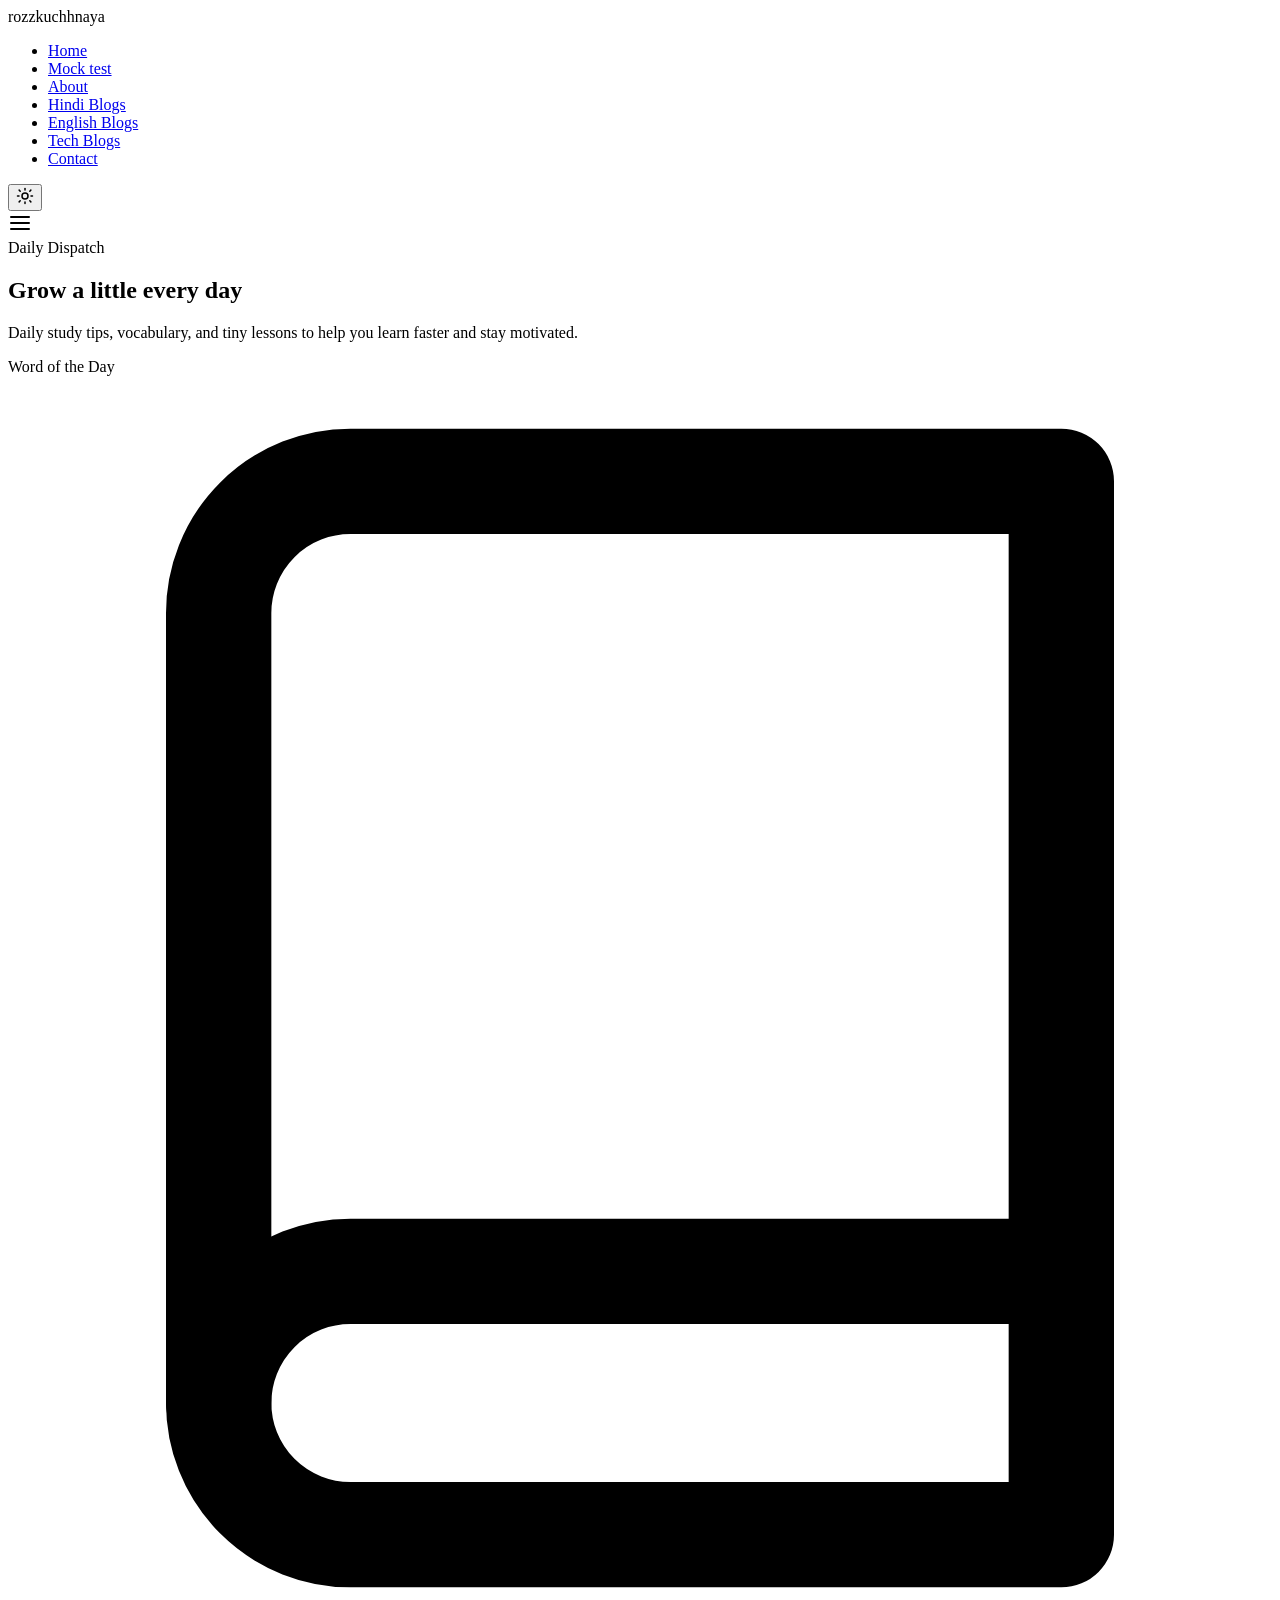
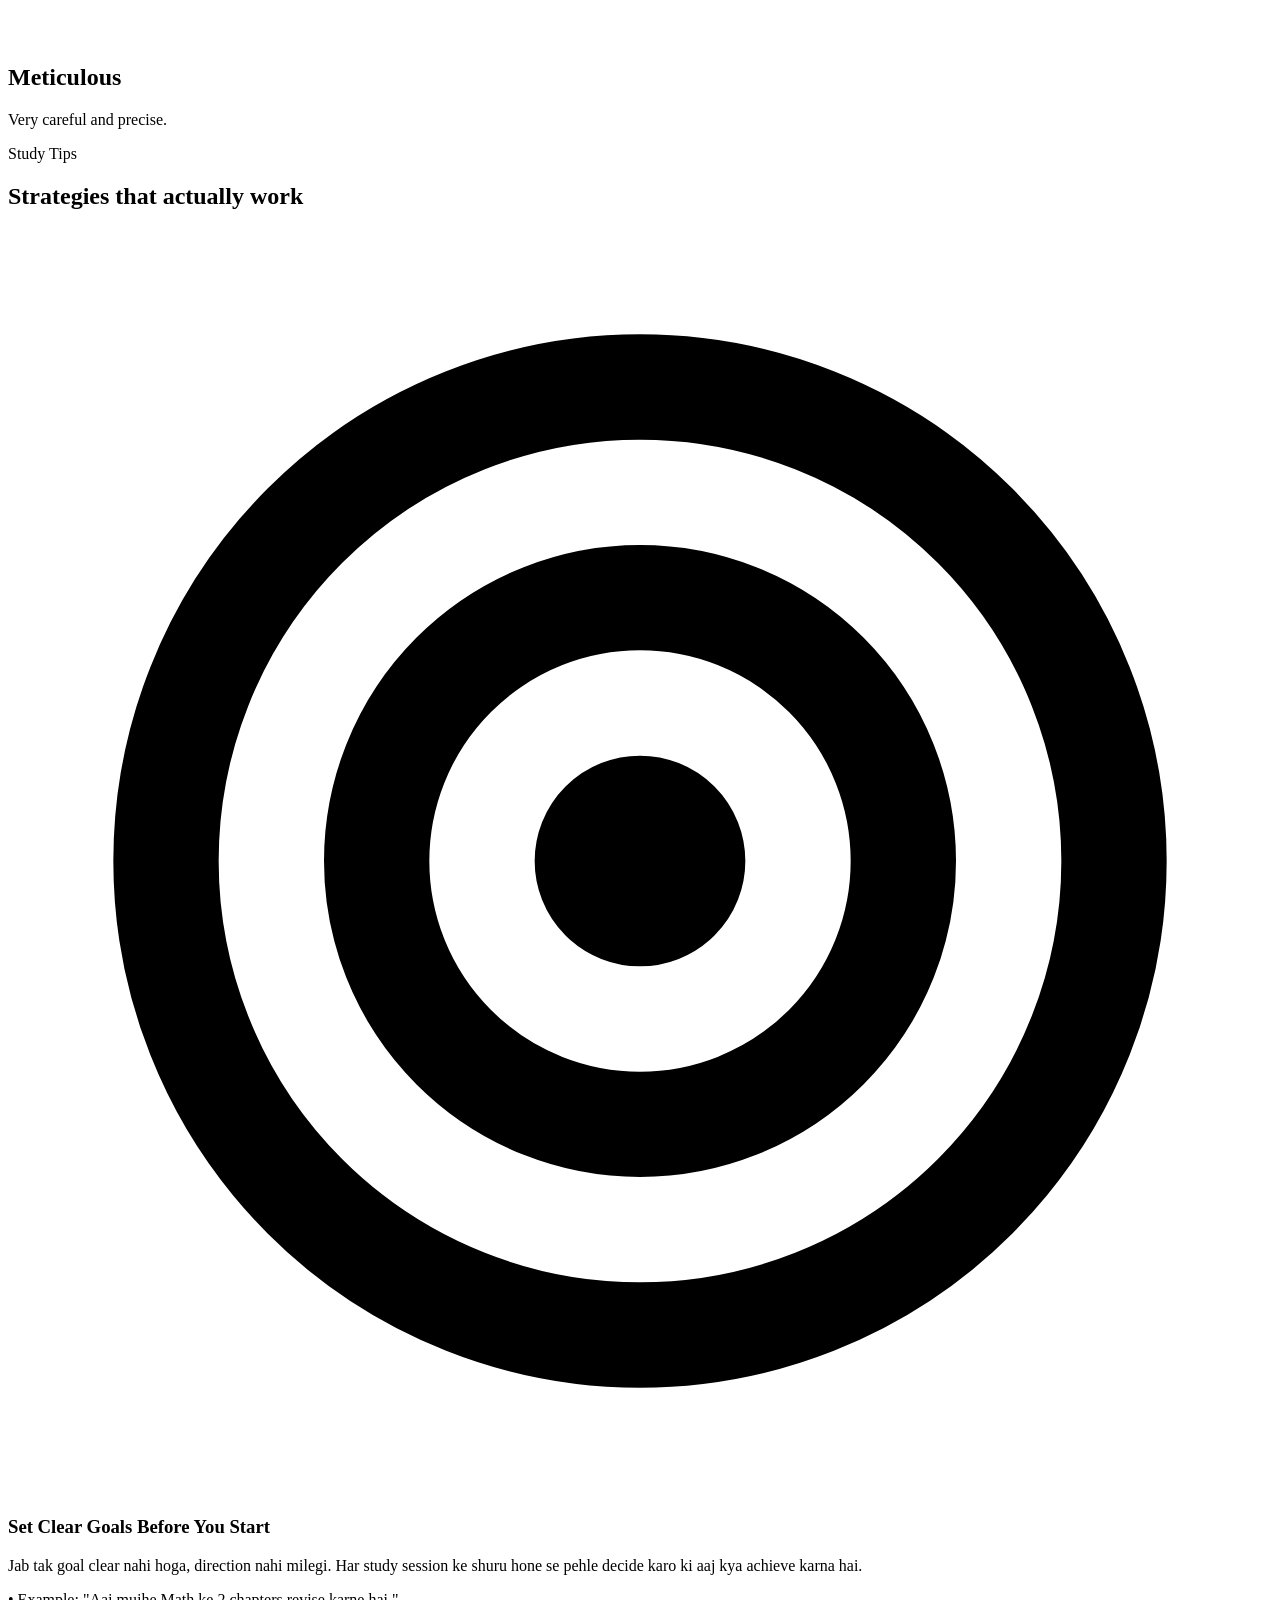
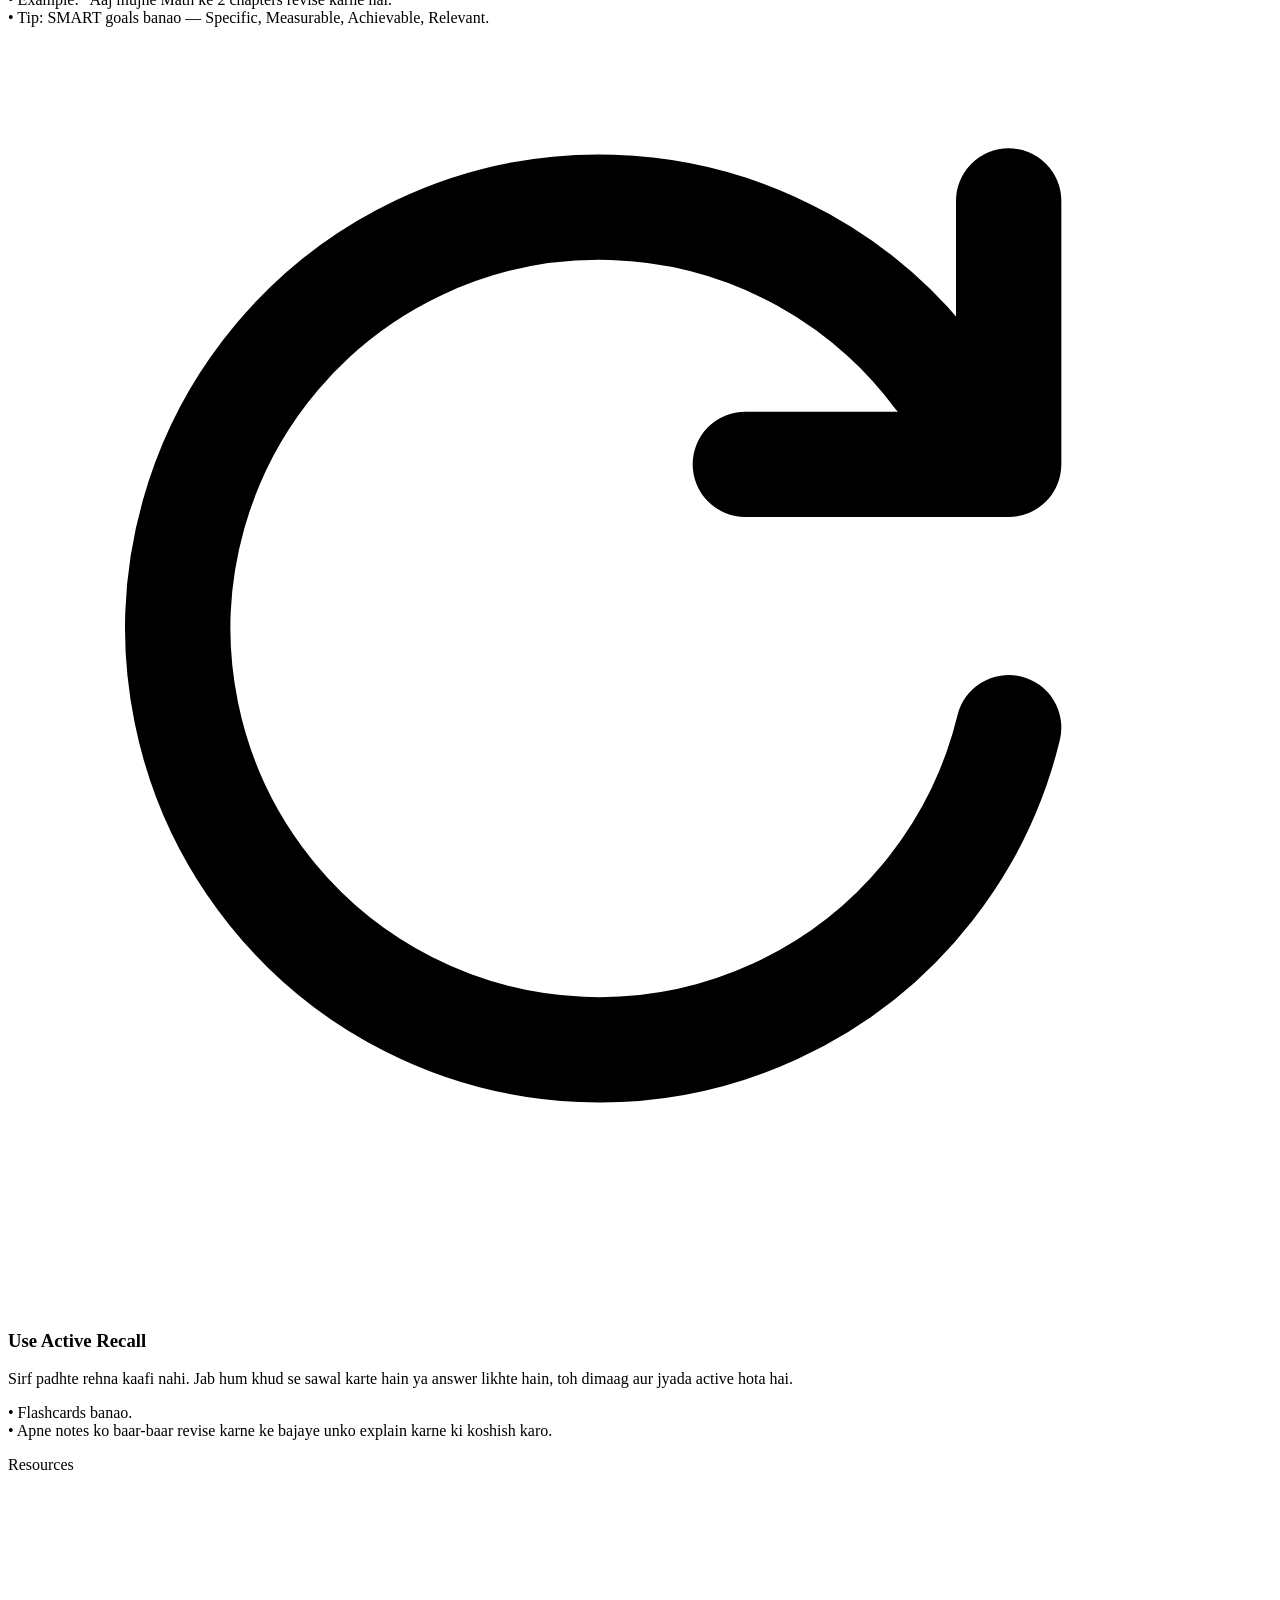
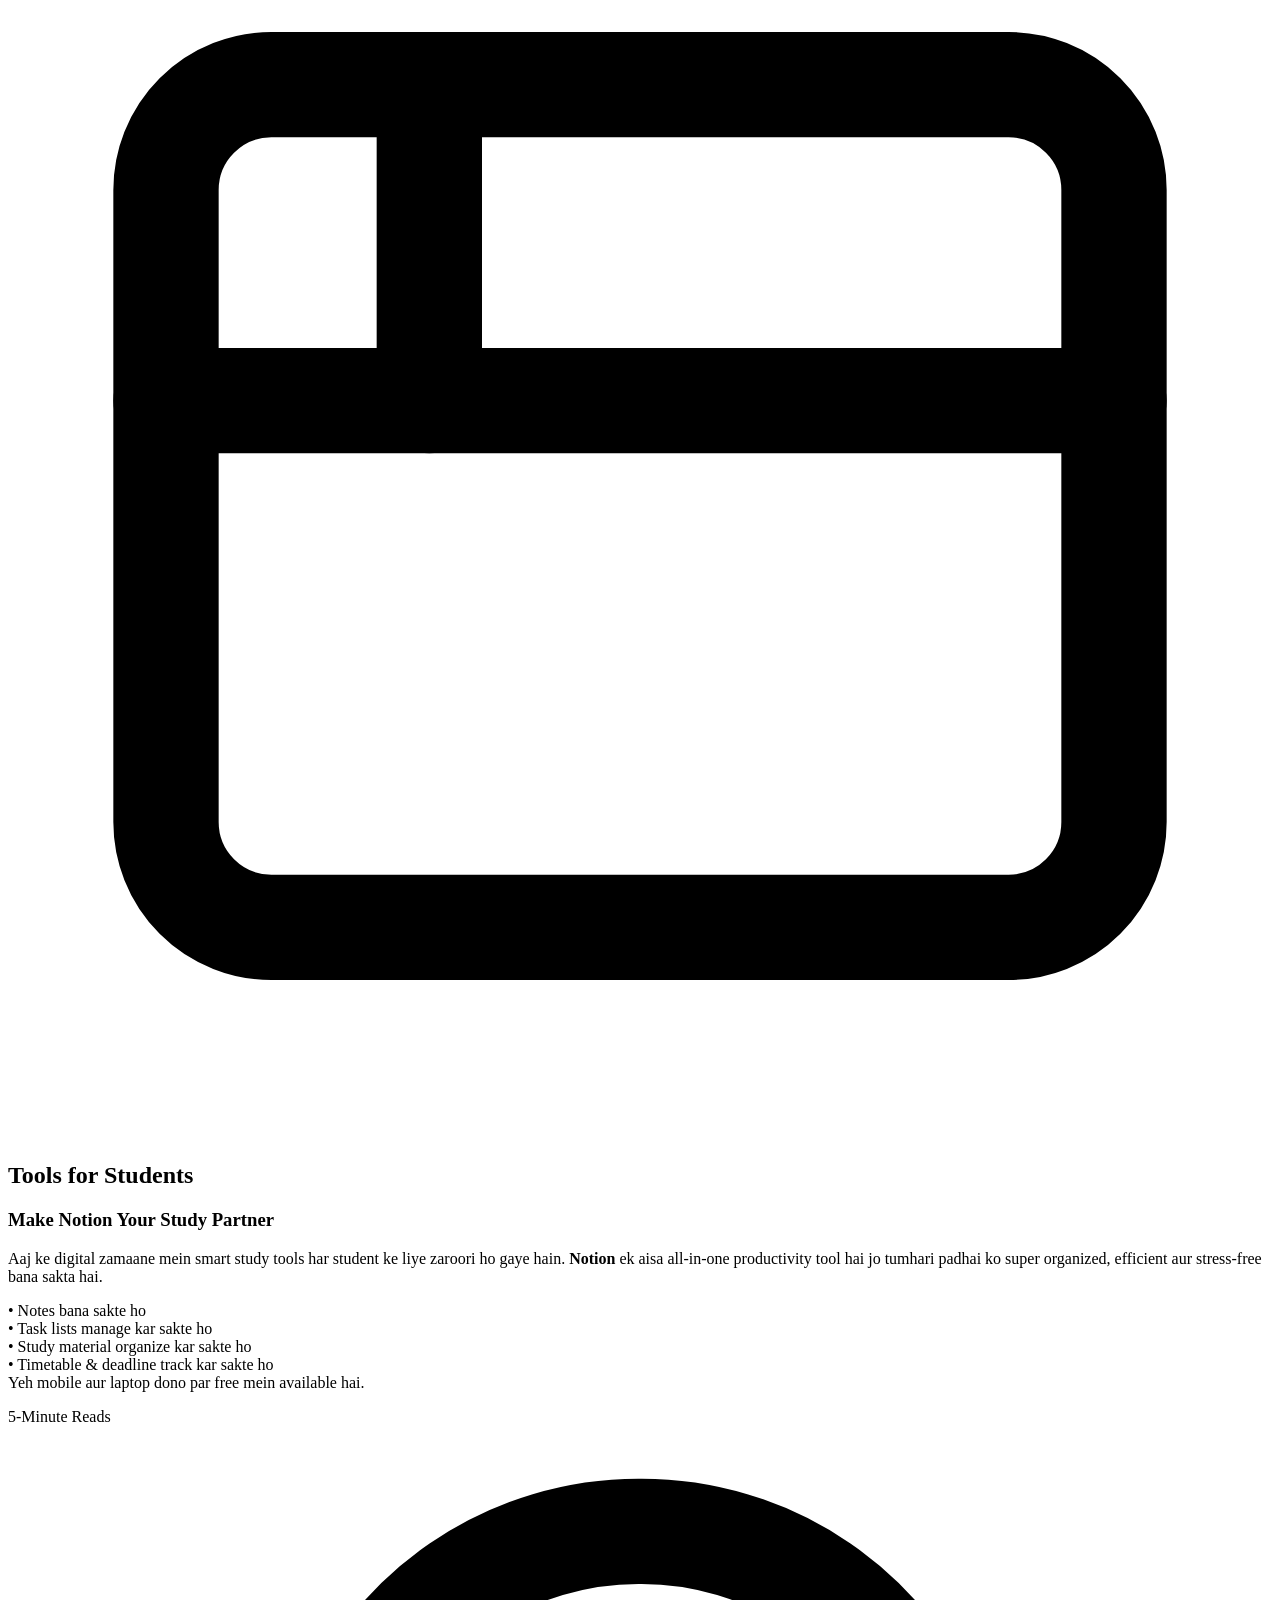
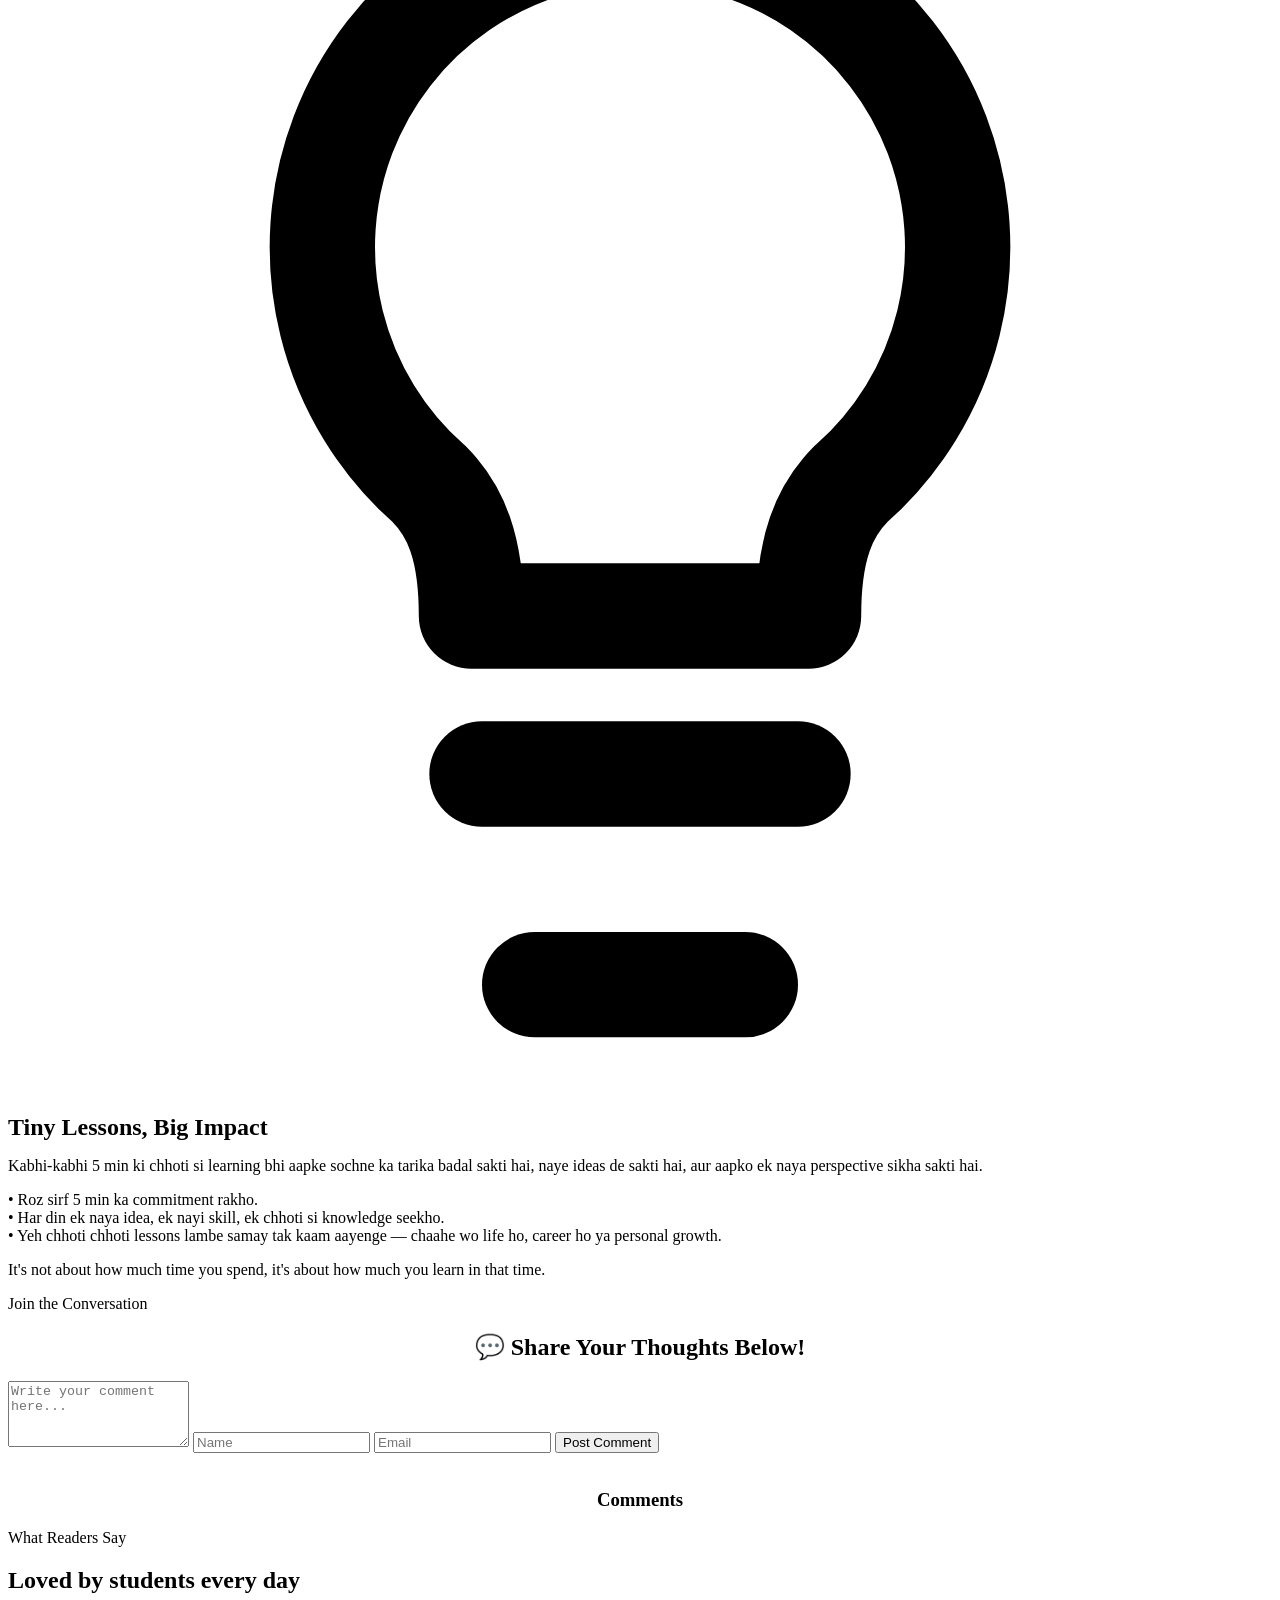
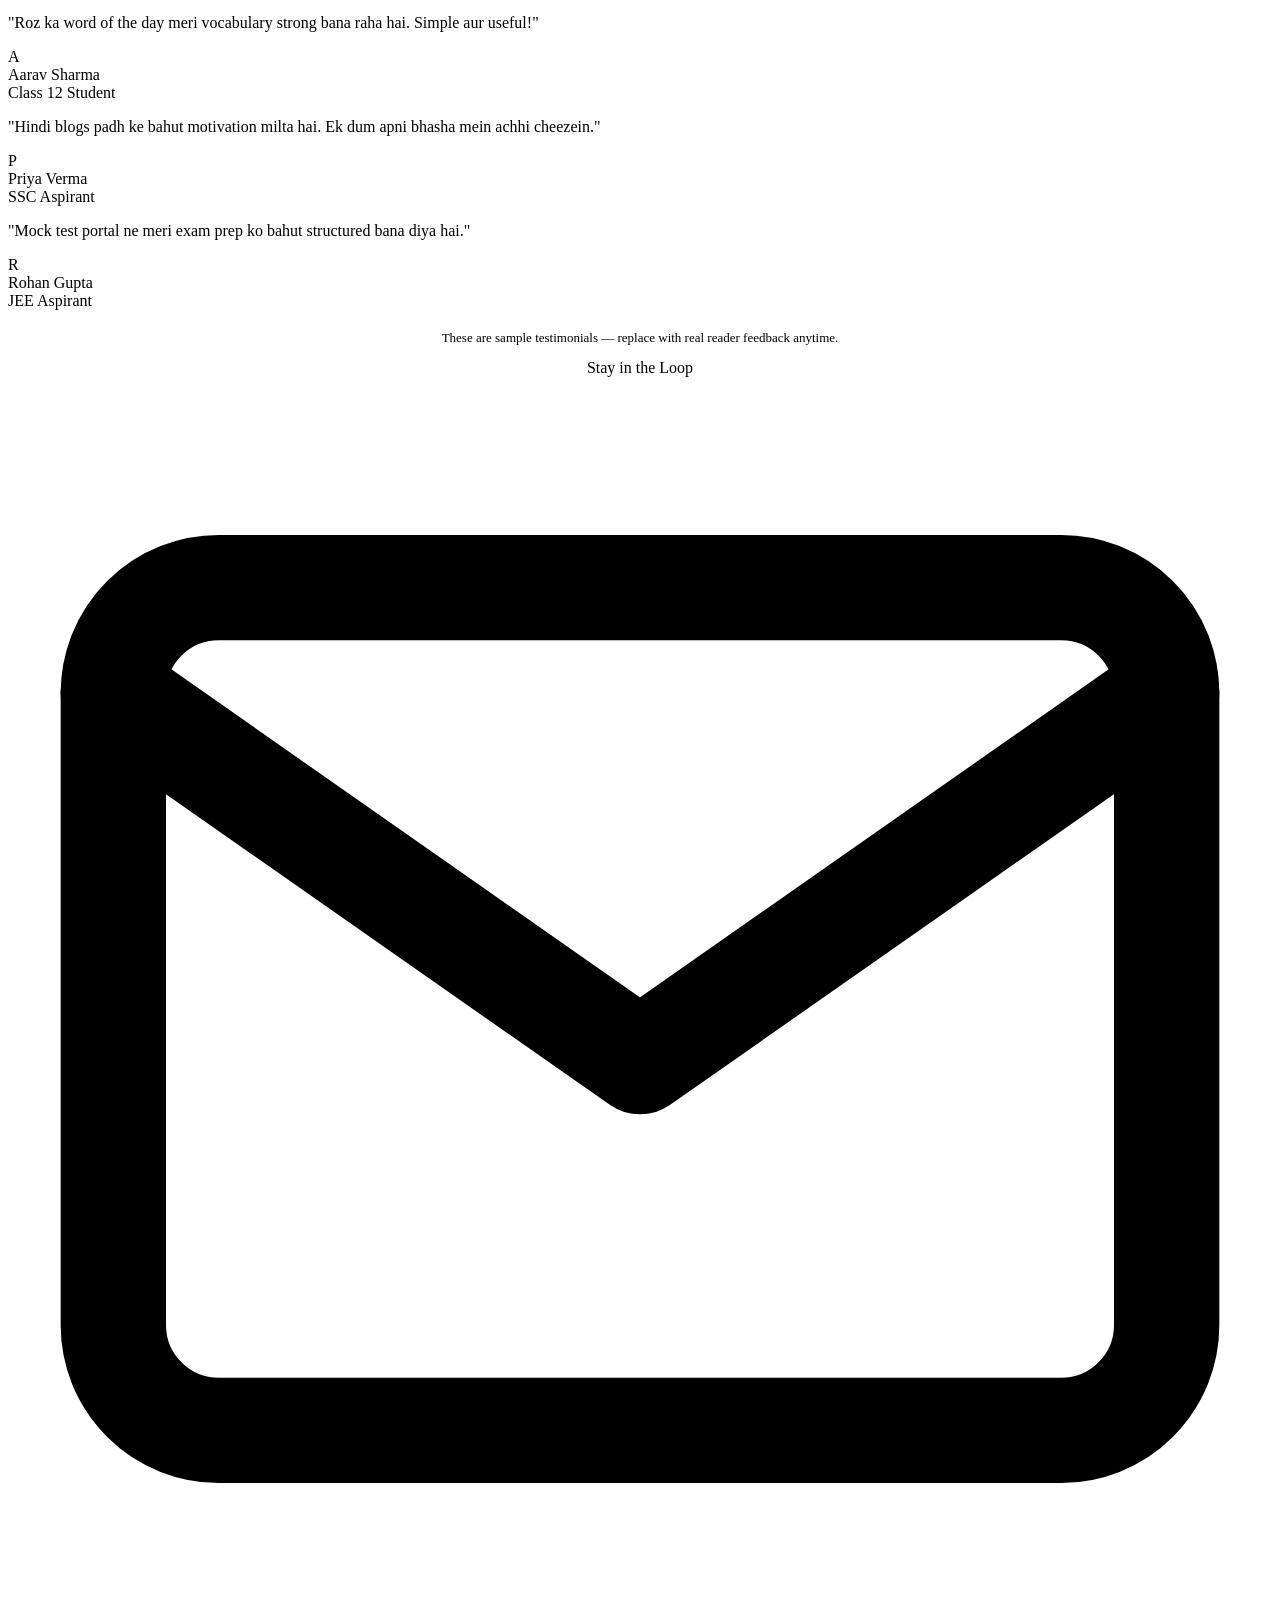
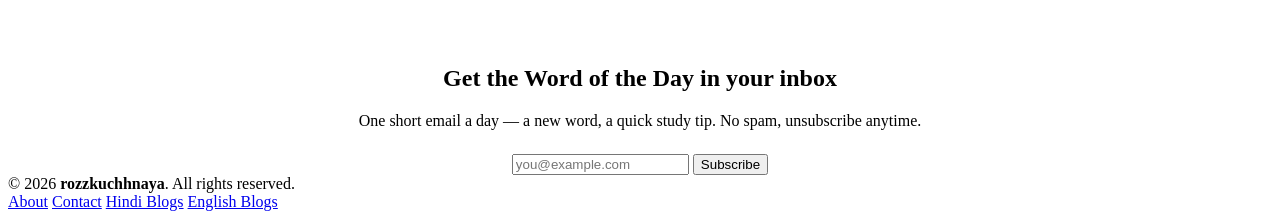
==== index.html @ f197bf40 "Update index.html" ====
<!DOCTYPE html>
<html lang="en">
<head>
    <meta charset="UTF-8">
    <meta name="viewport" content="width=device-width, initial-scale=1">
    <title>rozzkuchhnaya | Daily Study Tips, Motivation & Learning</title>
    <meta name="description" content="Daily word of the day, study tips, student resources and short life lessons — in Hindi and English.">
    <link rel="icon" type="image/svg+xml" href="assets/favicon.svg">
    <meta property="og:title" content="rozzkuchhnaya | Daily Study Tips, Motivation & Learning">
    <meta property="og:description" content="Daily word of the day, study tips, student resources and short life lessons — in Hindi and English.">
    <meta property="og:type" content="website">
    <meta property="og:url" content="https://rozzkuchhnaya.netlify.app/">
    <meta name="twitter:card" content="summary">
    <link rel="stylesheet" href="assets/style.css">
</head>
<body>

<nav class="navbar">
  <div class="logo">rozzkuchhnaya</div>
  <div class="navbar-right">
  <ul class="nav-links" id="navLinks">
    <li><a href="index.html">Home</a></li>
    <li><a href="mocktest.html">Mock test</a></li>
    <li><a href="about.html">About</a></li>
    <li><a href="hindi-blog.html">Hindi Blogs</a></li>
    <li><a href="eng-blog.html">English Blogs</a></li>
    <li><a href="tech-blog.html">Tech Blogs</a></li>
    <li><a href="contact.html">Contact</a></li>
  </ul>
  <button class="theme-toggle" id="themeToggleBtn" onclick="toggleTheme()" aria-label="Toggle dark/light theme"><svg width="18" height="18" viewBox="0 0 24 24" fill="none" stroke="currentColor" stroke-width="2" stroke-linecap="round"><circle cx="12" cy="12" r="4"/><line x1="12" y1="2" x2="12" y2="4"/><line x1="12" y1="20" x2="12" y2="22"/><line x1="4.2" y1="4.2" x2="5.6" y2="5.6"/><line x1="18.4" y1="18.4" x2="19.8" y2="19.8"/><line x1="2" y1="12" x2="4" y2="12"/><line x1="20" y1="12" x2="22" y2="12"/><line x1="4.2" y1="19.8" x2="5.6" y2="18.4"/><line x1="18.4" y1="5.6" x2="19.8" y2="4.2"/></svg></button>
  </div>
  <span class="menu-icon" onclick="toggleMenu()"><svg width="24" height="24" viewBox="0 0 24 24" fill="none" stroke="currentColor" stroke-width="2" stroke-linecap="round"><line x1="3" y1="6" x2="21" y2="6"/><line x1="3" y1="12" x2="21" y2="12"/><line x1="3" y1="18" x2="21" y2="18"/></svg></span>
</nav>

<section class="hero-banner">
  <div class="eyebrow">Daily Dispatch</div>
  <h1>Grow a little <span class="gradient-text">every day</span></h1>
  <p>Daily study tips, vocabulary, and tiny lessons to help you learn faster and stay motivated.</p>
</section>

<section class="section">
    <div class="eyebrow">Word of the Day</div>
    <div class="card-icon-row">
      <div class="icon-badge">
        <svg viewBox="0 0 24 24" fill="none" stroke="currentColor" stroke-width="2" stroke-linecap="round" stroke-linejoin="round"><path d="M4 19.5A2.5 2.5 0 0 1 6.5 17H20"/><path d="M6.5 2H20v20H6.5A2.5 2.5 0 0 1 4 19.5v-15A2.5 2.5 0 0 1 6.5 2z"/></svg>
      </div>
      <div>
        <h2 class="wotd-word">Meticulous</h2>
        <p>Very careful and precise.</p>
      </div>
    </div>
</section>

<div class="band">
<section class="section">
    <div class="eyebrow">Study Tips</div>
    <h2>Strategies that actually work</h2>
    <div class="card-grid">
      <div class="card">
        <div class="icon-badge">
          <svg viewBox="0 0 24 24" fill="none" stroke="currentColor" stroke-width="2" stroke-linecap="round" stroke-linejoin="round"><circle cx="12" cy="12" r="9"/><circle cx="12" cy="12" r="5"/><circle cx="12" cy="12" r="1"/></svg>
        </div>
        <h3>Set Clear Goals Before You Start</h3>
        <p>Jab tak goal clear nahi hoga, direction nahi milegi. Har study session ke shuru hone se pehle decide karo ki aaj kya achieve karna hai.</p>
        <p>&bull; Example: "Aaj mujhe Math ke 2 chapters revise karne hai."<br>
        &bull; Tip: SMART goals banao — Specific, Measurable, Achievable, Relevant.</p>
      </div>
      <div class="card">
        <div class="icon-badge">
          <svg viewBox="0 0 24 24" fill="none" stroke="currentColor" stroke-width="2" stroke-linecap="round" stroke-linejoin="round"><path d="M17.65 6.35A8 8 0 1 0 19 13"/><polyline points="19 3 19 8 14 8"/></svg>
        </div>
        <h3>Use Active Recall</h3>
        <p>Sirf padhte rehna kaafi nahi. Jab hum khud se sawal karte hain ya answer likhte hain, toh dimaag aur jyada active hota hai.</p>
        <p>&bull; Flashcards banao.<br>
        &bull; Apne notes ko baar-baar revise karne ke bajaye unko explain karne ki koshish karo.</p>
      </div>
    </div>
</section>
</div>

<section class="section">
    <div class="eyebrow">Resources</div>
    <div class="card-icon-row">
      <div class="icon-badge">
        <svg viewBox="0 0 24 24" fill="none" stroke="currentColor" stroke-width="2" stroke-linecap="round" stroke-linejoin="round"><rect x="3" y="4" width="18" height="16" rx="2"/><line x1="3" y1="10" x2="21" y2="10"/><line x1="8" y1="4" x2="8" y2="10"/></svg>
      </div>
      <div>
        <h2>Tools for Students</h2>
        <h3>Make Notion Your Study Partner</h3>
      </div>
    </div>
    <p>Aaj ke digital zamaane mein smart study tools har student ke liye zaroori ho gaye hain. <b>Notion</b> ek aisa all-in-one productivity tool hai jo
        tumhari padhai ko super organized, efficient aur stress-free bana sakta hai.</p>
    <p>
        &bull; Notes bana sakte ho<br>
        &bull; Task lists manage kar sakte ho<br>
        &bull; Study material organize kar sakte ho<br>
        &bull; Timetable &amp; deadline track kar sakte ho<br>
        Yeh mobile aur laptop dono par free mein available hai.
    </p>
</section>

<div class="band">
<section class="section">
    <div class="eyebrow">5-Minute Reads</div>
    <div class="card-icon-row">
      <div class="icon-badge">
        <svg viewBox="0 0 24 24" fill="none" stroke="currentColor" stroke-width="2" stroke-linecap="round" stroke-linejoin="round"><path d="M9 18h6"/><path d="M10 22h4"/><path d="M12 2a6 6 0 0 0-4 10.5c.5.5.8 1.2.8 2.5h6.4c0-1.3.3-2 .8-2.5A6 6 0 0 0 12 2z"/></svg>
      </div>
      <h2 style="margin-bottom:0;">Tiny Lessons, Big Impact</h2>
    </div>
    <p style="margin-top:16px;">Kabhi-kabhi 5 min ki chhoti si learning bhi aapke sochne ka tarika badal sakti hai, naye ideas de sakti hai, aur aapko ek naya perspective sikha sakti hai.</p>
    <p>
        &bull; Roz sirf 5 min ka commitment rakho.<br>
        &bull; Har din ek naya idea, ek nayi skill, ek chhoti si knowledge seekho.<br>
        &bull; Yeh chhoti chhoti lessons lambe samay tak kaam aayenge — chaahe wo life ho, career ho ya personal growth.
    </p>
    <p class="pull-quote">It's not about how much time you spend, it's about how much you learn in that time.</p>
</section>
</div>

<section class="section">
  <div class="eyebrow">Join the Conversation</div>
  <h2 style="text-align:center;">💬 Share Your Thoughts Below!</h2>

  <form id="commentForm" action="https://formsubmit.co/rozzkuchhnaya@gmail.com" method="POST">
    <textarea name="comment" id="commentInput" rows="4" placeholder="Write your comment here..." required></textarea>
    <input type="text" name="name" placeholder="Name" required>
    <input type="email" name="email" placeholder="Email" required>
    <button type="submit">Post Comment</button>
  </form>

  <h3 style="text-align:center; margin-top:36px;">Comments</h3>
  <ul id="commentList"></ul>

  <p id="thankYouMessage" style="display:none; color:#34d399; text-align:center; margin-top:10px;">Dhanyavaad! Apka comment bhej diya gaya hai.</p>
</section>

<div class="band">
<section class="section">
  <div class="eyebrow">What Readers Say</div>
  <h2>Loved by students every day</h2>
  <div class="card-grid">
    <div class="testimonial-card">
      <p class="quote">"Roz ka word of the day meri vocabulary strong bana raha hai. Simple aur useful!"</p>
      <div class="testimonial-author">
        <div class="testimonial-avatar">A</div>
        <div>
          <div class="testimonial-name">Aarav Sharma</div>
          <div class="testimonial-role">Class 12 Student</div>
        </div>
      </div>
    </div>
    <div class="testimonial-card">
      <p class="quote">"Hindi blogs padh ke bahut motivation milta hai. Ek dum apni bhasha mein achhi cheezein."</p>
      <div class="testimonial-author">
        <div class="testimonial-avatar">P</div>
        <div>
          <div class="testimonial-name">Priya Verma</div>
          <div class="testimonial-role">SSC Aspirant</div>
        </div>
      </div>
    </div>
    <div class="testimonial-card">
      <p class="quote">"Mock test portal ne meri exam prep ko bahut structured bana diya hai."</p>
      <div class="testimonial-author">
        <div class="testimonial-avatar">R</div>
        <div>
          <div class="testimonial-name">Rohan Gupta</div>
          <div class="testimonial-role">JEE Aspirant</div>
        </div>
      </div>
    </div>
  </div>
  <p style="text-align:center; margin-top:20px; font-size:13px;">These are sample testimonials — replace with real reader feedback anytime.</p>
</section>
</div>

<section class="section" style="text-align:center;">
  <div class="eyebrow">Stay in the Loop</div>
  <div class="icon-badge" style="margin:0 auto 16px;">
    <svg viewBox="0 0 24 24" fill="none" stroke="currentColor" stroke-width="2" stroke-linecap="round" stroke-linejoin="round"><rect x="2" y="4" width="20" height="16" rx="2"/><path d="M2 6l10 7 10-7"/></svg>
  </div>
  <h2>Get the Word of the Day in your inbox</h2>
  <p style="margin:0 auto 24px;">One short email a day — a new word, a quick study tip. No spam, unsubscribe anytime.</p>
  <form class="newsletter-form" action="https://formsubmit.co/rozzkuchhnaya@gmail.com" method="POST">
    <input type="hidden" name="_subject" value="New newsletter signup">
    <input type="email" name="email" placeholder="you@example.com" required>
    <button type="submit">Subscribe</button>
  </form>
</section>

<footer class="site-footer">
  &copy; 2026 <strong>rozzkuchhnaya</strong>. All rights reserved.
  <div class="foot-links">
    <a href="about.html">About</a>
    <a href="contact.html">Contact</a>
    <a href="hindi-blog.html">Hindi Blogs</a>
    <a href="eng-blog.html">English Blogs</a>
  </div>
</footer>

<script src="script.js"></script>
</body>
</html>
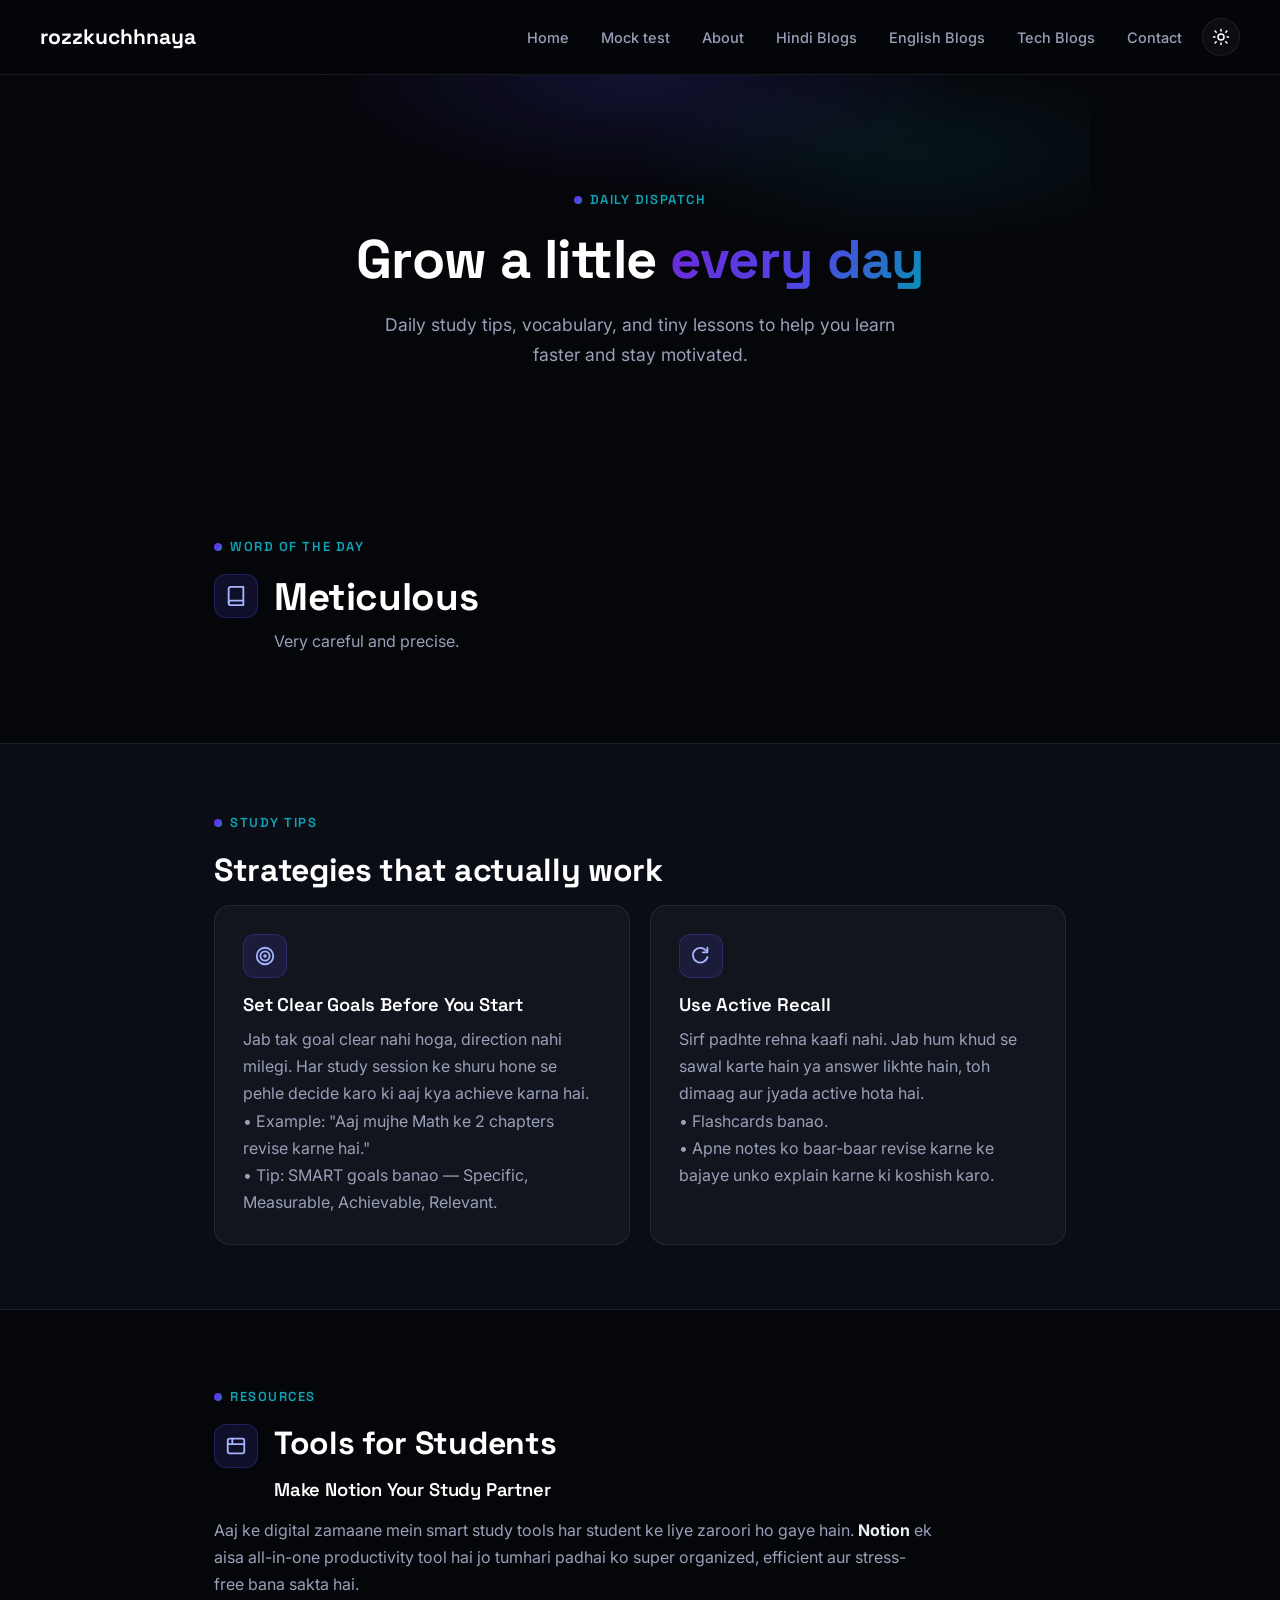
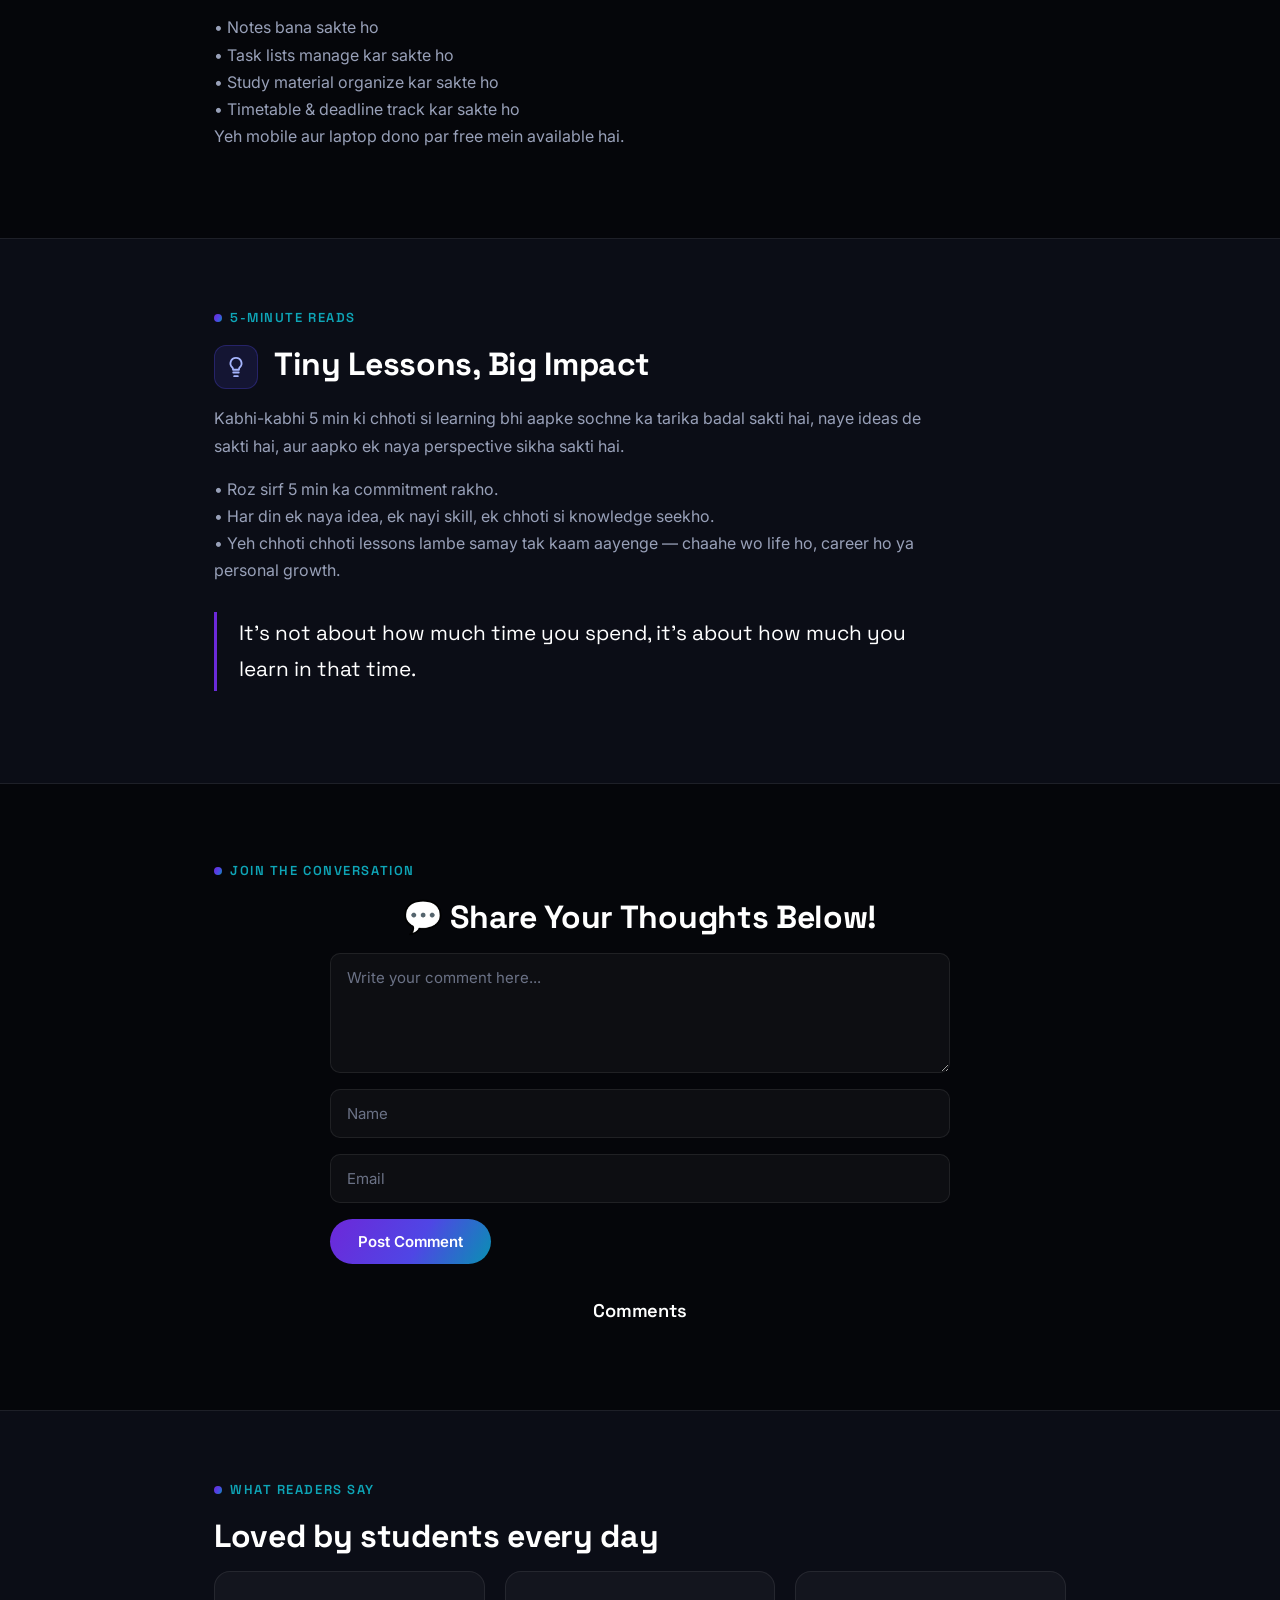
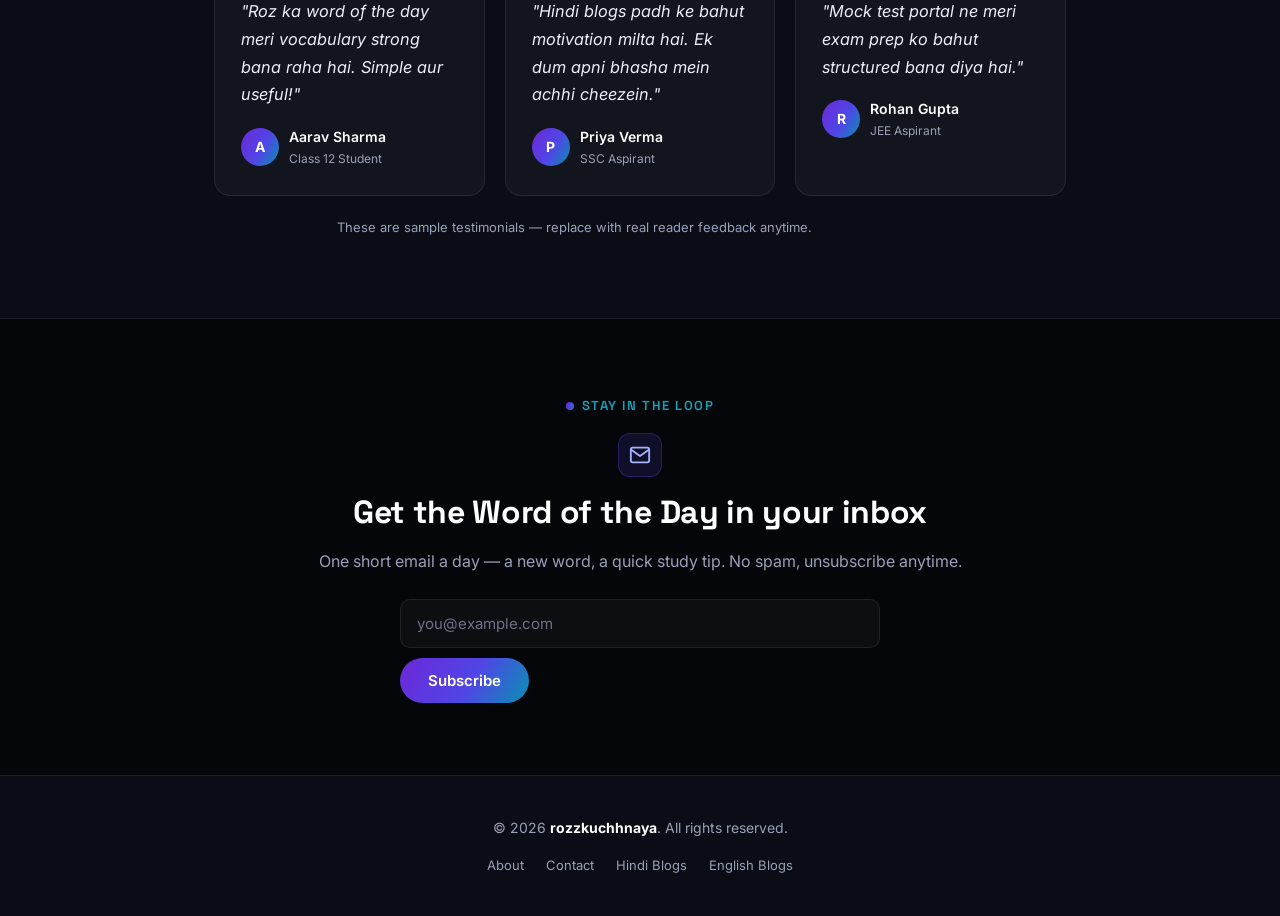
==== commit e2878573: "Add files via upload" ====
--- a/index.html
+++ b/index.html
@@ -1,211 +1,205 @@
-<!DOCTYPE html>
-<html lang="en">
-<head>
-    <meta charset="UTF-8">
-    <meta name="viewport" content="width=device-width, initial-scale=1">
-    <title>rozzkuchhnaya | Daily Study Tips, Motivation & Learning</title>
-    <meta name="description" content="Daily word of the day, study tips, student resources and short life lessons — in Hindi and English.">
-    <link rel="icon" type="image/svg+xml" href="assets/favicon.svg">
-    <meta property="og:title" content="rozzkuchhnaya | Daily Study Tips, Motivation & Learning">
-    <meta property="og:description" content="Daily word of the day, study tips, student resources and short life lessons — in Hindi and English.">
-    <meta property="og:type" content="website">
-    <meta property="og:url" content="https://rozzkuchhnaya.netlify.app/">
-    <meta name="twitter:card" content="summary">
-    <link rel="stylesheet" href="assets/style.css">
-</head>
-<body>
-
-<nav class="navbar">
-  <div class="logo">rozzkuchhnaya</div>
-  <div class="navbar-right">
-  <ul class="nav-links" id="navLinks">
-    <li><a href="index.html">Home</a></li>
-    <li><a href="mocktest.html">Mock test</a></li>
-    <li><a href="about.html">About</a></li>
-    <li><a href="hindi-blog.html">Hindi Blogs</a></li>
-    <li><a href="eng-blog.html">English Blogs</a></li>
-    <li><a href="tech-blog.html">Tech Blogs</a></li>
-    <li><a href="contact.html">Contact</a></li>
-  </ul>
-  <button class="theme-toggle" id="themeToggleBtn" onclick="toggleTheme()" aria-label="Toggle dark/light theme"><svg width="18" height="18" viewBox="0 0 24 24" fill="none" stroke="currentColor" stroke-width="2" stroke-linecap="round"><circle cx="12" cy="12" r="4"/><line x1="12" y1="2" x2="12" y2="4"/><line x1="12" y1="20" x2="12" y2="22"/><line x1="4.2" y1="4.2" x2="5.6" y2="5.6"/><line x1="18.4" y1="18.4" x2="19.8" y2="19.8"/><line x1="2" y1="12" x2="4" y2="12"/><line x1="20" y1="12" x2="22" y2="12"/><line x1="4.2" y1="19.8" x2="5.6" y2="18.4"/><line x1="18.4" y1="5.6" x2="19.8" y2="4.2"/></svg></button>
-  </div>
-  <span class="menu-icon" onclick="toggleMenu()"><svg width="24" height="24" viewBox="0 0 24 24" fill="none" stroke="currentColor" stroke-width="2" stroke-linecap="round"><line x1="3" y1="6" x2="21" y2="6"/><line x1="3" y1="12" x2="21" y2="12"/><line x1="3" y1="18" x2="21" y2="18"/></svg></span>
-</nav>
-
-<section class="hero-banner">
-  <div class="eyebrow">Daily Dispatch</div>
-  <h1>Grow a little <span class="gradient-text">every day</span></h1>
-  <p>Daily study tips, vocabulary, and tiny lessons to help you learn faster and stay motivated.</p>
-</section>
-
-<section class="section">
-    <div class="eyebrow">Word of the Day</div>
-    <div class="card-icon-row">
-      <div class="icon-badge">
-        <svg viewBox="0 0 24 24" fill="none" stroke="currentColor" stroke-width="2" stroke-linecap="round" stroke-linejoin="round"><path d="M4 19.5A2.5 2.5 0 0 1 6.5 17H20"/><path d="M6.5 2H20v20H6.5A2.5 2.5 0 0 1 4 19.5v-15A2.5 2.5 0 0 1 6.5 2z"/></svg>
-      </div>
-      <div>
-        <h2 class="wotd-word">Meticulous</h2>
-        <p>Very careful and precise.</p>
-      </div>
-    </div>
-</section>
-
-<div class="band">
-<section class="section">
-    <div class="eyebrow">Study Tips</div>
-    <h2>Strategies that actually work</h2>
-    <div class="card-grid">
-      <div class="card">
-        <div class="icon-badge">
-          <svg viewBox="0 0 24 24" fill="none" stroke="currentColor" stroke-width="2" stroke-linecap="round" stroke-linejoin="round"><circle cx="12" cy="12" r="9"/><circle cx="12" cy="12" r="5"/><circle cx="12" cy="12" r="1"/></svg>
-        </div>
-        <h3>Set Clear Goals Before You Start</h3>
-        <p>Jab tak goal clear nahi hoga, direction nahi milegi. Har study session ke shuru hone se pehle decide karo ki aaj kya achieve karna hai.</p>
-        <p>&bull; Example: "Aaj mujhe Math ke 2 chapters revise karne hai."<br>
-        &bull; Tip: SMART goals banao — Specific, Measurable, Achievable, Relevant.</p>
-      </div>
-      <div class="card">
-        <div class="icon-badge">
-          <svg viewBox="0 0 24 24" fill="none" stroke="currentColor" stroke-width="2" stroke-linecap="round" stroke-linejoin="round"><path d="M17.65 6.35A8 8 0 1 0 19 13"/><polyline points="19 3 19 8 14 8"/></svg>
-        </div>
-        <h3>Use Active Recall</h3>
-        <p>Sirf padhte rehna kaafi nahi. Jab hum khud se sawal karte hain ya answer likhte hain, toh dimaag aur jyada active hota hai.</p>
-        <p>&bull; Flashcards banao.<br>
-        &bull; Apne notes ko baar-baar revise karne ke bajaye unko explain karne ki koshish karo.</p>
-      </div>
-    </div>
-</section>
-</div>
-
-<section class="section">
-    <div class="eyebrow">Resources</div>
-    <div class="card-icon-row">
-      <div class="icon-badge">
-        <svg viewBox="0 0 24 24" fill="none" stroke="currentColor" stroke-width="2" stroke-linecap="round" stroke-linejoin="round"><rect x="3" y="4" width="18" height="16" rx="2"/><line x1="3" y1="10" x2="21" y2="10"/><line x1="8" y1="4" x2="8" y2="10"/></svg>
-      </div>
-      <div>
-        <h2>Tools for Students</h2>
-        <h3>Make Notion Your Study Partner</h3>
-      </div>
-    </div>
-    <p>Aaj ke digital zamaane mein smart study tools har student ke liye zaroori ho gaye hain. <b>Notion</b> ek aisa all-in-one productivity tool hai jo
-        tumhari padhai ko super organized, efficient aur stress-free bana sakta hai.</p>
-    <p>
-        &bull; Notes bana sakte ho<br>
-        &bull; Task lists manage kar sakte ho<br>
-        &bull; Study material organize kar sakte ho<br>
-        &bull; Timetable &amp; deadline track kar sakte ho<br>
-        Yeh mobile aur laptop dono par free mein available hai.
-    </p>
-</section>
-
-<div class="band">
-<section class="section">
-    <div class="eyebrow">5-Minute Reads</div>
-    <div class="card-icon-row">
-      <div class="icon-badge">
-        <svg viewBox="0 0 24 24" fill="none" stroke="currentColor" stroke-width="2" stroke-linecap="round" stroke-linejoin="round"><path d="M9 18h6"/><path d="M10 22h4"/><path d="M12 2a6 6 0 0 0-4 10.5c.5.5.8 1.2.8 2.5h6.4c0-1.3.3-2 .8-2.5A6 6 0 0 0 12 2z"/></svg>
-      </div>
-      <h2 style="margin-bottom:0;">Tiny Lessons, Big Impact</h2>
-    </div>
-    <p style="margin-top:16px;">Kabhi-kabhi 5 min ki chhoti si learning bhi aapke sochne ka tarika badal sakti hai, naye ideas de sakti hai, aur aapko ek naya perspective sikha sakti hai.</p>
-    <p>
-        &bull; Roz sirf 5 min ka commitment rakho.<br>
-        &bull; Har din ek naya idea, ek nayi skill, ek chhoti si knowledge seekho.<br>
-        &bull; Yeh chhoti chhoti lessons lambe samay tak kaam aayenge — chaahe wo life ho, career ho ya personal growth.
-    </p>
-    <p class="pull-quote">It's not about how much time you spend, it's about how much you learn in that time.</p>
-</section>
-</div>
-
-<section class="section">
-  <div class="eyebrow">Join the Conversation</div>
-  <h2 style="text-align:center;">💬 Share Your Thoughts Below!</h2>
-
-  <form id="commentForm" action="https://formsubmit.co/rozzkuchhnaya@gmail.com" method="POST">
-    <textarea name="comment" id="commentInput" rows="4" placeholder="Write your comment here..." required></textarea>
-    <input type="text" name="name" placeholder="Name" required>
-    <input type="email" name="email" placeholder="Email" required>
-    <button type="submit">Post Comment</button>
-  </form>
-
-  <h3 style="text-align:center; margin-top:36px;">Comments</h3>
-  <ul id="commentList"></ul>
-
-  <p id="thankYouMessage" style="display:none; color:#34d399; text-align:center; margin-top:10px;">Dhanyavaad! Apka comment bhej diya gaya hai.</p>
-</section>
-
-<div class="band">
-<section class="section">
-  <div class="eyebrow">What Readers Say</div>
-  <h2>Loved by students every day</h2>
-  <div class="card-grid">
-    <div class="testimonial-card">
-      <p class="quote">"Roz ka word of the day meri vocabulary strong bana raha hai. Simple aur useful!"</p>
-      <div class="testimonial-author">
-        <div class="testimonial-avatar">A</div>
-        <div>
-          <div class="testimonial-name">Aarav Sharma</div>
-          <div class="testimonial-role">Class 12 Student</div>
-        </div>
-      </div>
-    </div>
-    <div class="testimonial-card">
-      <p class="quote">"Hindi blogs padh ke bahut motivation milta hai. Ek dum apni bhasha mein achhi cheezein."</p>
-      <div class="testimonial-author">
-        <div class="testimonial-avatar">P</div>
-        <div>
-          <div class="testimonial-name">Priya Verma</div>
-          <div class="testimonial-role">SSC Aspirant</div>
-        </div>
-      </div>
-    </div>
-    <div class="testimonial-card">
-      <p class="quote">"Mock test portal ne meri exam prep ko bahut structured bana diya hai."</p>
-      <div class="testimonial-author">
-        <div class="testimonial-avatar">R</div>
-        <div>
-          <div class="testimonial-name">Rohan Gupta</div>
-          <div class="testimonial-role">JEE Aspirant</div>
-        </div>
-      </div>
-    </div>
-  </div>
-  <p style="text-align:center; margin-top:20px; font-size:13px;">These are sample testimonials — replace with real reader feedback anytime.</p>
-</section>
-</div>
-
-<section class="section" style="text-align:center;">
-  <div class="eyebrow">Stay in the Loop</div>
-  <div class="icon-badge" style="margin:0 auto 16px;">
-    <svg viewBox="0 0 24 24" fill="none" stroke="currentColor" stroke-width="2" stroke-linecap="round" stroke-linejoin="round"><rect x="2" y="4" width="20" height="16" rx="2"/><path d="M2 6l10 7 10-7"/></svg>
-  </div>
-  <h2>Get the Word of the Day in your inbox</h2>
-  <p style="margin:0 auto 24px;">One short email a day — a new word, a quick study tip. No spam, unsubscribe anytime.</p>
-  <form class="newsletter-form" action="https://formsubmit.co/rozzkuchhnaya@gmail.com" method="POST">
-    <input type="hidden" name="_subject" value="New newsletter signup">
-    <input type="email" name="email" placeholder="you@example.com" required>
-    <button type="submit">Subscribe</button>
-  </form>
-</section>
-
-<footer class="site-footer">
-  &copy; 2026 <strong>rozzkuchhnaya</strong>. All rights reserved.
-  <div class="foot-links">
-    <a href="about.html">About</a>
-    <a href="contact.html">Contact</a>
-    <a href="hindi-blog.html">Hindi Blogs</a>
-    <a href="eng-blog.html">English Blogs</a>
-  </div>
-</footer>
-
-<script src="script.js"></script>
-</body>
-</html>
-
-
-
-
-
-
+<!DOCTYPE html>
+<html lang="en">
+<head>
+    <meta charset="UTF-8">
+    <meta name="viewport" content="width=device-width, initial-scale=1">
+    <title>rozzkuchhnaya | Daily Study Tips, Motivation & Learning</title>
+    <meta name="description" content="Daily word of the day, study tips, student resources and short life lessons — in Hindi and English.">
+    <link rel="icon" type="image/svg+xml" href="assets/favicon.svg">
+    <meta property="og:title" content="rozzkuchhnaya | Daily Study Tips, Motivation & Learning">
+    <meta property="og:description" content="Daily word of the day, study tips, student resources and short life lessons — in Hindi and English.">
+    <meta property="og:type" content="website">
+    <meta property="og:url" content="https://rozzkuchhnaya.netlify.app/">
+    <meta name="twitter:card" content="summary">
+    <link rel="stylesheet" href="assets/style.css">
+</head>
+<body>
+
+<nav class="navbar">
+  <div class="logo">rozzkuchhnaya</div>
+  <div class="navbar-right">
+  <ul class="nav-links" id="navLinks">
+    <li><a href="index.html">Home</a></li>
+    <li><a href="mocktest.html">Mock test</a></li>
+    <li><a href="about.html">About</a></li>
+    <li><a href="hindi-blog.html">Hindi Blogs</a></li>
+    <li><a href="eng-blog.html">English Blogs</a></li>
+    <li><a href="tech-blog.html">Tech Blogs</a></li>
+    <li><a href="contact.html">Contact</a></li>
+  </ul>
+  <button class="theme-toggle" id="themeToggleBtn" onclick="toggleTheme()" aria-label="Toggle dark/light theme"><svg width="18" height="18" viewBox="0 0 24 24" fill="none" stroke="currentColor" stroke-width="2" stroke-linecap="round"><circle cx="12" cy="12" r="4"/><line x1="12" y1="2" x2="12" y2="4"/><line x1="12" y1="20" x2="12" y2="22"/><line x1="4.2" y1="4.2" x2="5.6" y2="5.6"/><line x1="18.4" y1="18.4" x2="19.8" y2="19.8"/><line x1="2" y1="12" x2="4" y2="12"/><line x1="20" y1="12" x2="22" y2="12"/><line x1="4.2" y1="19.8" x2="5.6" y2="18.4"/><line x1="18.4" y1="5.6" x2="19.8" y2="4.2"/></svg></button>
+  </div>
+  <span class="menu-icon" onclick="toggleMenu()"><svg width="24" height="24" viewBox="0 0 24 24" fill="none" stroke="currentColor" stroke-width="2" stroke-linecap="round"><line x1="3" y1="6" x2="21" y2="6"/><line x1="3" y1="12" x2="21" y2="12"/><line x1="3" y1="18" x2="21" y2="18"/></svg></span>
+</nav>
+
+<section class="hero-banner">
+  <div class="eyebrow">Daily Dispatch</div>
+  <h1>Grow a little <span class="gradient-text">every day</span></h1>
+  <p>Daily study tips, vocabulary, and tiny lessons to help you learn faster and stay motivated.</p>
+</section>
+
+<section class="section">
+    <div class="eyebrow">Word of the Day</div>
+    <div class="card-icon-row">
+      <div class="icon-badge">
+        <svg viewBox="0 0 24 24" fill="none" stroke="currentColor" stroke-width="2" stroke-linecap="round" stroke-linejoin="round"><path d="M4 19.5A2.5 2.5 0 0 1 6.5 17H20"/><path d="M6.5 2H20v20H6.5A2.5 2.5 0 0 1 4 19.5v-15A2.5 2.5 0 0 1 6.5 2z"/></svg>
+      </div>
+      <div>
+        <h2 class="wotd-word">Meticulous</h2>
+        <p>Very careful and precise.</p>
+      </div>
+    </div>
+</section>
+
+<div class="band">
+<section class="section">
+    <div class="eyebrow">Study Tips</div>
+    <h2>Strategies that actually work</h2>
+    <div class="card-grid">
+      <div class="card">
+        <div class="icon-badge">
+          <svg viewBox="0 0 24 24" fill="none" stroke="currentColor" stroke-width="2" stroke-linecap="round" stroke-linejoin="round"><circle cx="12" cy="12" r="9"/><circle cx="12" cy="12" r="5"/><circle cx="12" cy="12" r="1"/></svg>
+        </div>
+        <h3>Set Clear Goals Before You Start</h3>
+        <p>Jab tak goal clear nahi hoga, direction nahi milegi. Har study session ke shuru hone se pehle decide karo ki aaj kya achieve karna hai.</p>
+        <p>&bull; Example: "Aaj mujhe Math ke 2 chapters revise karne hai."<br>
+        &bull; Tip: SMART goals banao — Specific, Measurable, Achievable, Relevant.</p>
+      </div>
+      <div class="card">
+        <div class="icon-badge">
+          <svg viewBox="0 0 24 24" fill="none" stroke="currentColor" stroke-width="2" stroke-linecap="round" stroke-linejoin="round"><path d="M17.65 6.35A8 8 0 1 0 19 13"/><polyline points="19 3 19 8 14 8"/></svg>
+        </div>
+        <h3>Use Active Recall</h3>
+        <p>Sirf padhte rehna kaafi nahi. Jab hum khud se sawal karte hain ya answer likhte hain, toh dimaag aur jyada active hota hai.</p>
+        <p>&bull; Flashcards banao.<br>
+        &bull; Apne notes ko baar-baar revise karne ke bajaye unko explain karne ki koshish karo.</p>
+      </div>
+    </div>
+</section>
+</div>
+
+<section class="section">
+    <div class="eyebrow">Resources</div>
+    <div class="card-icon-row">
+      <div class="icon-badge">
+        <svg viewBox="0 0 24 24" fill="none" stroke="currentColor" stroke-width="2" stroke-linecap="round" stroke-linejoin="round"><rect x="3" y="4" width="18" height="16" rx="2"/><line x1="3" y1="10" x2="21" y2="10"/><line x1="8" y1="4" x2="8" y2="10"/></svg>
+      </div>
+      <div>
+        <h2>Tools for Students</h2>
+        <h3>Make Notion Your Study Partner</h3>
+      </div>
+    </div>
+    <p>Aaj ke digital zamaane mein smart study tools har student ke liye zaroori ho gaye hain. <b>Notion</b> ek aisa all-in-one productivity tool hai jo
+        tumhari padhai ko super organized, efficient aur stress-free bana sakta hai.</p>
+    <p>
+        &bull; Notes bana sakte ho<br>
+        &bull; Task lists manage kar sakte ho<br>
+        &bull; Study material organize kar sakte ho<br>
+        &bull; Timetable &amp; deadline track kar sakte ho<br>
+        Yeh mobile aur laptop dono par free mein available hai.
+    </p>
+</section>
+
+<div class="band">
+<section class="section">
+    <div class="eyebrow">5-Minute Reads</div>
+    <div class="card-icon-row">
+      <div class="icon-badge">
+        <svg viewBox="0 0 24 24" fill="none" stroke="currentColor" stroke-width="2" stroke-linecap="round" stroke-linejoin="round"><path d="M9 18h6"/><path d="M10 22h4"/><path d="M12 2a6 6 0 0 0-4 10.5c.5.5.8 1.2.8 2.5h6.4c0-1.3.3-2 .8-2.5A6 6 0 0 0 12 2z"/></svg>
+      </div>
+      <h2 style="margin-bottom:0;">Tiny Lessons, Big Impact</h2>
+    </div>
+    <p style="margin-top:16px;">Kabhi-kabhi 5 min ki chhoti si learning bhi aapke sochne ka tarika badal sakti hai, naye ideas de sakti hai, aur aapko ek naya perspective sikha sakti hai.</p>
+    <p>
+        &bull; Roz sirf 5 min ka commitment rakho.<br>
+        &bull; Har din ek naya idea, ek nayi skill, ek chhoti si knowledge seekho.<br>
+        &bull; Yeh chhoti chhoti lessons lambe samay tak kaam aayenge — chaahe wo life ho, career ho ya personal growth.
+    </p>
+    <p class="pull-quote">It's not about how much time you spend, it's about how much you learn in that time.</p>
+</section>
+</div>
+
+<section class="section">
+  <div class="eyebrow">Join the Conversation</div>
+  <h2 style="text-align:center;">💬 Share Your Thoughts Below!</h2>
+
+  <form id="commentForm" action="https://formsubmit.co/rozzkuchhnaya@gmail.com" method="POST">
+    <textarea name="comment" id="commentInput" rows="4" placeholder="Write your comment here..." required></textarea>
+    <input type="text" name="name" placeholder="Name" required>
+    <input type="email" name="email" placeholder="Email" required>
+    <button type="submit">Post Comment</button>
+  </form>
+
+  <h3 style="text-align:center; margin-top:36px;">Comments</h3>
+  <ul id="commentList"></ul>
+
+  <p id="thankYouMessage" style="display:none; color:#34d399; text-align:center; margin-top:10px;">Dhanyavaad! Apka comment bhej diya gaya hai.</p>
+</section>
+
+<div class="band">
+<section class="section">
+  <div class="eyebrow">What Readers Say</div>
+  <h2>Loved by students every day</h2>
+  <div class="card-grid">
+    <div class="testimonial-card">
+      <p class="quote">"Roz ka word of the day meri vocabulary strong bana raha hai. Simple aur useful!"</p>
+      <div class="testimonial-author">
+        <div class="testimonial-avatar">A</div>
+        <div>
+          <div class="testimonial-name">Aarav Sharma</div>
+          <div class="testimonial-role">Class 12 Student</div>
+        </div>
+      </div>
+    </div>
+    <div class="testimonial-card">
+      <p class="quote">"Hindi blogs padh ke bahut motivation milta hai. Ek dum apni bhasha mein achhi cheezein."</p>
+      <div class="testimonial-author">
+        <div class="testimonial-avatar">P</div>
+        <div>
+          <div class="testimonial-name">Priya Verma</div>
+          <div class="testimonial-role">SSC Aspirant</div>
+        </div>
+      </div>
+    </div>
+    <div class="testimonial-card">
+      <p class="quote">"Mock test portal ne meri exam prep ko bahut structured bana diya hai."</p>
+      <div class="testimonial-author">
+        <div class="testimonial-avatar">R</div>
+        <div>
+          <div class="testimonial-name">Rohan Gupta</div>
+          <div class="testimonial-role">JEE Aspirant</div>
+        </div>
+      </div>
+    </div>
+  </div>
+  <p style="text-align:center; margin-top:20px; font-size:13px;">These are sample testimonials — replace with real reader feedback anytime.</p>
+</section>
+</div>
+
+<section class="section" style="text-align:center;">
+  <div class="eyebrow">Stay in the Loop</div>
+  <div class="icon-badge" style="margin:0 auto 16px;">
+    <svg viewBox="0 0 24 24" fill="none" stroke="currentColor" stroke-width="2" stroke-linecap="round" stroke-linejoin="round"><rect x="2" y="4" width="20" height="16" rx="2"/><path d="M2 6l10 7 10-7"/></svg>
+  </div>
+  <h2>Get the Word of the Day in your inbox</h2>
+  <p style="margin:0 auto 24px;">One short email a day — a new word, a quick study tip. No spam, unsubscribe anytime.</p>
+  <form class="newsletter-form" action="https://formsubmit.co/rozzkuchhnaya@gmail.com" method="POST">
+    <input type="hidden" name="_subject" value="New newsletter signup">
+    <input type="email" name="email" placeholder="you@example.com" required>
+    <button type="submit">Subscribe</button>
+  </form>
+</section>
+
+<footer class="site-footer">
+  &copy; 2026 <strong>rozzkuchhnaya</strong>. All rights reserved.
+  <div class="foot-links">
+    <a href="about.html">About</a>
+    <a href="contact.html">Contact</a>
+    <a href="hindi-blog.html">Hindi Blogs</a>
+    <a href="eng-blog.html">English Blogs</a>
+  </div>
+</footer>
+
+<script src="script.js"></script>
+</body>
+</html>
--- a/assets/style.css
+++ b/assets/style.css
@@ -0,0 +1,786 @@
+/* =========================================================
+   rozzkuchhnaya — modern dark theme
+   Flowing full-width sections, gradient accents, no boxed cards
+   ========================================================= */
+
+@import url('https://fonts.googleapis.com/css2?family=Space+Grotesk:wght@500;600;700&family=Inter:wght@400;500;600;700&display=swap');
+
+:root {
+  --bg: #05060a;
+  --bg-alt: #0b0d16;
+  --bg-soft: rgba(255,255,255,0.035);
+  --bg-soft-hover: rgba(255,255,255,0.06);
+
+  --text: #eceef5;
+  --muted: #98a0b8;
+  --border: rgba(255,255,255,0.08);
+  --heading: #ffffff;
+  --glass: rgba(5, 6, 10, 0.75);
+  --glass-alt: #0b0d16;
+
+  --violet: #7c5cf0;
+  --indigo: #4f46e5;
+  --teal: #0ea5b7;
+  --gradient: linear-gradient(120deg, #6d28d9 0%, #4f46e5 55%, #0891b2 100%);
+
+  --radius: 16px;
+  --shadow-soft: 0 10px 30px rgba(0,0,0,0.35);
+
+  --font-display: 'Space Grotesk', 'Inter', sans-serif;
+  --font-body: 'Inter', 'Segoe UI', sans-serif;
+}
+
+* { box-sizing: border-box; }
+html { scroll-behavior: smooth; }
+
+/* ---------- Light theme override ---------- */
+:root[data-theme="light"] {
+  --bg: #f6f7fb;
+  --bg-alt: #ececf4;
+  --bg-soft: rgba(15,23,42,0.04);
+  --bg-soft-hover: rgba(15,23,42,0.07);
+  --text: #1c2130;
+  --muted: #5b6472;
+  --border: rgba(15,23,42,0.1);
+  --heading: #0e1626;
+  --glass: rgba(255,255,255,0.75);
+  --glass-alt: #ffffff;
+}
+:root[data-theme="light"] a { color: #0e7490; }
+:root[data-theme="light"] .nav-links li a { color: #4b5468; }
+:root[data-theme="light"] .nav-links li a:hover { color: var(--heading); }
+
+body {
+  margin: 0;
+  background: var(--bg);
+  color: var(--text);
+  font-family: var(--font-body);
+  line-height: 1.7;
+  -webkit-font-smoothing: antialiased;
+}
+
+img { max-width: 100%; display: block; }
+a { color: var(--teal); }
+
+h1, h2, h3, h4, h5 {
+  font-family: var(--font-display);
+  color: var(--heading);
+  line-height: 1.2;
+  font-weight: 700;
+  margin: 0 0 16px;
+  letter-spacing: -0.01em;
+}
+
+h1 { font-size: clamp(2.2rem, 5vw, 3.4rem); }
+h2 { font-size: clamp(1.5rem, 3vw, 2rem); }
+h3 { font-size: 1.15rem; font-weight: 600; }
+
+p { color: var(--muted); margin: 0 0 16px; max-width: 720px; }
+strong, b { color: var(--text); }
+
+ul { line-height: 1.9; }
+
+.gradient-text {
+  background: var(--gradient);
+  -webkit-background-clip: text;
+  background-clip: text;
+  color: transparent;
+}
+
+.eyebrow {
+  display: inline-flex;
+  align-items: center;
+  gap: 8px;
+  font-family: var(--font-display);
+  font-size: 13px;
+  font-weight: 600;
+  letter-spacing: 0.12em;
+  text-transform: uppercase;
+  color: var(--teal);
+  margin-bottom: 16px;
+}
+.eyebrow::before {
+  content: "";
+  width: 8px;
+  height: 8px;
+  border-radius: 50%;
+  background: var(--gradient);
+  display: inline-block;
+}
+
+/* =========================================================
+   NAVBAR — sticky, translucent, blurred glass
+   ========================================================= */
+.navbar {
+  background: var(--glass);
+  backdrop-filter: blur(14px);
+  -webkit-backdrop-filter: blur(14px);
+  color: var(--heading);
+  padding: 18px 40px;
+  display: flex;
+  justify-content: space-between;
+  align-items: center;
+  position: sticky;
+  top: 0;
+  z-index: 100;
+  border-bottom: 1px solid var(--border);
+}
+
+.navbar .logo {
+  font-family: var(--font-display);
+  font-size: 21px;
+  font-weight: 700;
+  color: var(--heading);
+}
+
+.nav-links {
+  list-style: none;
+  display: flex;
+  gap: 32px;
+  margin: 0;
+  padding: 0;
+}
+
+.nav-links li a {
+  color: var(--muted);
+  text-decoration: none;
+  font-size: 14.5px;
+  font-weight: 500;
+  transition: color 0.2s ease;
+}
+
+.nav-links li a:hover,
+.nav-links li a:focus {
+  color: var(--heading);
+}
+
+.menu-icon {
+  display: none;
+  font-size: 26px;
+  cursor: pointer;
+  color: var(--heading);
+}
+
+.theme-toggle {
+  background: var(--bg-soft);
+  border: 1px solid var(--border);
+  color: var(--heading);
+  width: 38px;
+  height: 38px;
+  border-radius: 50%;
+  cursor: pointer;
+  font-size: 16px;
+  display: inline-flex;
+  align-items: center;
+  justify-content: center;
+  margin-left: 20px;
+  padding: 0;
+  transition: background 0.2s ease, transform 0.2s ease;
+}
+.theme-toggle:hover { background: var(--bg-soft-hover); transform: none; box-shadow: none; }
+
+.navbar-right { display: flex; align-items: center; }
+
+@media (max-width: 768px) {
+  .nav-links {
+    display: none;
+    flex-direction: column;
+    background: var(--bg-alt);
+    position: absolute;
+    top: 62px;
+    right: 16px;
+    padding: 20px 26px;
+    border-radius: var(--radius);
+    border: 1px solid var(--border);
+    gap: 18px;
+    min-width: 180px;
+  }
+  .nav-links.active { display: flex; }
+  .menu-icon { display: block; }
+}
+
+/* =========================================================
+   SECTIONS — flowing full-width, no boxed containers
+   ========================================================= */
+section, .section {
+  padding: 72px 24px;
+  max-width: 900px;
+  margin: 0 auto;
+}
+
+.section-alt {
+  background: var(--bg-alt);
+}
+
+/* Full-bleed variant for alternating background bands */
+.band {
+  background: var(--bg-alt);
+  border-top: 1px solid var(--border);
+  border-bottom: 1px solid var(--border);
+}
+.band > .section { padding-top: 64px; padding-bottom: 64px; }
+
+/* =========================================================
+   HERO
+   ========================================================= */
+.hero-banner {
+  text-align: center;
+  padding: 110px 24px 90px;
+  background:
+    radial-gradient(ellipse 60% 50% at 50% 0%, rgba(79,70,229,0.18), transparent 60%),
+    radial-gradient(ellipse 50% 40% at 80% 20%, rgba(14,165,183,0.10), transparent 60%),
+    var(--bg);
+}
+.hero-banner .eyebrow { justify-content: center; }
+.hero-banner h1 { max-width: 760px; margin: 0 auto 18px; }
+.hero-banner p { max-width: 560px; margin: 0 auto; font-size: 1.1rem; }
+
+.page-hero {
+  text-align: center;
+  padding: 90px 24px 40px;
+  max-width: 800px;
+  margin: 0 auto;
+}
+.page-hero .eyebrow { justify-content: center; }
+.page-hero h1, .page-hero .main { color: var(--heading); }
+.page-hero p { color: var(--muted); font-size: 1.05rem; margin: 0 auto; }
+
+/* =========================================================
+   FEATURE / CONTENT CARDS — used only for grids, not wrapping prose
+   ========================================================= */
+.card-grid {
+  display: grid;
+  grid-template-columns: repeat(auto-fit, minmax(260px, 1fr));
+  gap: 20px;
+  margin-top: 12px;
+}
+
+.card {
+  background: var(--bg-soft);
+  border: 1px solid var(--border);
+  border-radius: var(--radius);
+  padding: 28px;
+  transition: background 0.25s ease, transform 0.25s ease, border-color 0.25s ease;
+}
+.card:hover {
+  background: var(--bg-soft-hover);
+  transform: translateY(-2px);
+  border-color: rgba(79,70,229,0.45);
+}
+.card h3 { color: var(--heading); margin-bottom: 10px; }
+.card p { color: var(--muted); margin-bottom: 0; }
+
+.icon-badge {
+  width: 44px;
+  height: 44px;
+  border-radius: 12px;
+  background: rgba(79,70,229,0.14);
+  border: 1px solid rgba(79,70,229,0.3);
+  display: flex;
+  align-items: center;
+  justify-content: center;
+  color: #a5b4fc;
+  margin-bottom: 16px;
+  flex-shrink: 0;
+}
+:root[data-theme="light"] .icon-badge { color: var(--indigo); }
+.icon-badge svg { width: 22px; height: 22px; }
+
+.card-icon-row {
+  display: flex;
+  align-items: flex-start;
+  gap: 16px;
+  flex-wrap: wrap;
+}
+.card-icon-row .icon-badge { margin-bottom: 0; }
+.card-icon-row > div:last-child, .card-icon-row > h2 { flex: 1; min-width: 200px; }
+
+/* =========================================================
+   BUTTONS
+   ========================================================= */
+button, .btn {
+  display: inline-block;
+  padding: 13px 28px;
+  background: var(--gradient);
+  color: #fff !important;
+  border: none;
+  border-radius: 999px;
+  font-family: var(--font-body);
+  font-weight: 600;
+  font-size: 15px;
+  cursor: pointer;
+  text-decoration: none;
+  transition: transform 0.2s ease, box-shadow 0.2s ease;
+}
+button:hover, .btn:hover {
+  transform: translateY(-2px);
+  box-shadow: 0 8px 24px rgba(79,70,229,0.3);
+}
+
+/* =========================================================
+   FORMS
+   ========================================================= */
+form {
+  max-width: 620px;
+  margin: 0 auto;
+  display: flex;
+  flex-direction: column;
+  gap: 16px;
+}
+
+input[type="text"],
+input[type="email"],
+textarea,
+select {
+  width: 100%;
+  padding: 14px 16px;
+  border: 1px solid var(--border);
+  border-radius: 10px;
+  font-size: 15px;
+  font-family: var(--font-body);
+  background: var(--bg-soft);
+  color: var(--text);
+  transition: border-color 0.2s ease, box-shadow 0.2s ease;
+}
+input::placeholder, textarea::placeholder { color: #6b7286; }
+
+input:focus, textarea:focus, select:focus {
+  outline: none;
+  border-color: var(--violet);
+  box-shadow: 0 0 0 3px rgba(139,92,246,0.2);
+}
+
+textarea { resize: vertical; min-height: 120px; }
+form button { align-self: flex-start; }
+
+/* =========================================================
+   FOOTER
+   ========================================================= */
+footer.site-footer {
+  background: var(--bg-alt);
+  color: var(--muted);
+  text-align: center;
+  padding: 40px 20px;
+  border-top: 1px solid var(--border);
+  font-size: 14px;
+}
+footer.site-footer strong { color: var(--heading); }
+footer.site-footer .foot-links {
+  margin-top: 14px;
+  display: flex;
+  justify-content: center;
+  gap: 22px;
+  flex-wrap: wrap;
+}
+footer.site-footer .foot-links a {
+  color: var(--muted);
+  text-decoration: none;
+  font-size: 13px;
+}
+footer.site-footer .foot-links a:hover { color: var(--heading); }
+
+/* =========================================================
+   WORD OF THE DAY
+   ========================================================= */
+.wotd-word {
+  font-family: var(--font-display);
+  font-size: 2.4rem;
+  margin: 0 0 8px;
+}
+
+/* =========================================================
+   BLOG / ARTICLE FLOW (English blog, About body copy)
+   ========================================================= */
+.article { max-width: 720px; margin: 0 auto; padding: 0 24px 80px; }
+.article h1 { font-size: 1.9rem; margin-bottom: 6px; }
+.main-heading {
+  font-family: var(--font-body);
+  font-size: 13px;
+  letter-spacing: 0.08em;
+  text-transform: uppercase;
+  color: var(--teal);
+  font-weight: 600;
+  margin-top: 0;
+}
+.article-block { margin-bottom: 56px; padding-top: 40px; border-top: 1px solid var(--border); }
+.article-block:first-child { border-top: none; padding-top: 0; }
+
+.ae, .be { color: var(--heading); margin-top: 30px; }
+.ce { color: var(--heading); margin-top: 18px; }
+.para, .para2 { color: var(--muted); }
+
+/* pull-quote style used for standout lines */
+.pull-quote {
+  font-family: var(--font-display);
+  font-size: 1.3rem;
+  color: var(--heading);
+  border-left: 3px solid;
+  border-image: var(--gradient) 1;
+  padding: 4px 0 4px 22px;
+  margin: 28px 0;
+}
+
+/* =========================================================
+   HINDI BLOG
+   ========================================================= */
+main {
+  max-width: 720px;
+  margin: 0 auto;
+  padding: 0 24px 90px;
+}
+.title {
+  color: var(--heading);
+  margin-top: 60px;
+  font-size: 1.7rem;
+}
+.author { color: var(--muted); font-style: italic; margin-top: -8px; }
+.poem-block {
+  margin: 26px 0;
+  padding: 6px 0 6px 22px;
+  border-left: 3px solid;
+  border-image: var(--gradient) 1;
+}
+.poem-block p { margin: 4px 0; font-weight: 500; color: var(--heading); font-style: italic; }
+.explain {
+  margin: 10px 0 28px;
+  padding-left: 22px;
+  color: var(--muted);
+}
+.explain h3 { color: var(--heading); font-size: 1rem; }
+.mainpara { color: var(--muted); }
+.writer { text-align: right; font-style: italic; color: var(--muted); }
+.last { color: var(--heading); font-weight: 600; }
+
+/* =========================================================
+   ABOUT PAGE
+   ========================================================= */
+.mainh1 { color: var(--heading); }
+
+/* =========================================================
+   COMMENTS
+   ========================================================= */
+.commentheading { color: var(--heading); text-align: center; }
+#commentList {
+  list-style: none;
+  padding: 0;
+  margin-top: 16px;
+  max-width: 620px;
+  margin-left: auto;
+  margin-right: auto;
+}
+#commentList li {
+  background: var(--bg-soft);
+  border: 1px solid var(--border);
+  padding: 14px 18px;
+  border-radius: 10px;
+  margin-bottom: 10px;
+  color: var(--text);
+}
+
+@media (max-width: 600px) {
+  .navbar { padding: 14px 16px; }
+  section, .section { padding: 48px 18px; }
+  .hero-banner { padding: 64px 18px 48px; }
+  .page-hero { padding: 56px 18px 32px; }
+  .card-grid { grid-template-columns: 1fr; gap: 14px; }
+  .card { padding: 22px; }
+  h1 { font-size: clamp(1.7rem, 8vw, 2.2rem); }
+  .newsletter-form { flex-direction: column; }
+  .newsletter-form input, .newsletter-form button { width: 100%; }
+}
+
+@media (max-width: 380px) {
+  .navbar .logo { font-size: 18px; }
+  .nav-links { min-width: 160px; right: 8px; }
+}
+
+/* =========================================================
+   MOCK TEST PORTAL — shares the same design language
+   ========================================================= */
+.test-shell { max-width: 1100px; margin: 0 auto; padding: 40px 24px 80px; }
+
+.panel {
+  background: var(--bg-soft);
+  border: 1px solid var(--border);
+  border-radius: var(--radius);
+  padding: 24px;
+}
+
+.select-field, input[type="text"].select-field {
+  width: 100%;
+  padding: 12px 14px;
+  border: 1px solid var(--border);
+  border-radius: 10px;
+  background: var(--bg-soft);
+  color: var(--text);
+  font-size: 15px;
+  font-family: var(--font-body);
+}
+.select-field:focus {
+  outline: none;
+  border-color: var(--indigo);
+  box-shadow: 0 0 0 3px rgba(79,70,229,0.2);
+}
+
+.btn.secondary { background: var(--bg-soft-hover); box-shadow: none; }
+.btn.secondary:hover { box-shadow: 0 6px 18px rgba(0,0,0,0.15); }
+.btn.ghost { background: transparent; border: 1px solid var(--border); box-shadow: none; }
+.btn.ghost:hover { background: var(--bg-soft-hover); box-shadow: none; transform: none; }
+.btn.warn { background: #f59e0b; color: #1a1306 !important; }
+.btn.danger { background: #ef4444; }
+.btn:disabled { opacity: .5; cursor: not-allowed; transform: none; box-shadow: none; }
+
+.timer {
+  font-family: var(--font-display);
+  font-weight: 700;
+  font-size: 17px;
+  padding: 8px 16px;
+  border-radius: 10px;
+  background: rgba(245,158,11,0.12);
+  color: #fbbf24;
+  border: 1px solid rgba(245,158,11,0.3);
+  display: inline-block;
+}
+
+.q-title { font-weight: 600; color: var(--heading); margin-bottom: 14px; font-size: 1.05rem; }
+.options { display: flex; flex-direction: column; gap: 10px; }
+.opt {
+  border: 1px solid var(--border);
+  padding: 12px 14px;
+  border-radius: 10px;
+  display: flex;
+  align-items: center;
+  gap: 10px;
+  background: var(--bg-soft);
+  cursor: pointer;
+  color: var(--text);
+  transition: background 0.2s ease, border-color 0.2s ease;
+}
+.opt:hover { background: var(--bg-soft-hover); border-color: rgba(79,70,229,0.4); }
+.opt input { transform: scale(1.1); accent-color: var(--indigo); }
+
+.palette { display: grid; grid-template-columns: repeat(6, 1fr); gap: 8px; }
+.pal-btn {
+  padding: 9px 0;
+  border-radius: 8px;
+  border: 1px solid var(--border);
+  text-align: center;
+  cursor: pointer;
+  font-weight: 600;
+  font-size: 14px;
+  background: var(--bg-soft);
+  color: var(--text);
+}
+.pal-btn.visited { background: var(--bg-soft-hover); }
+.pal-btn.answered { background: rgba(16,185,129,0.15); border-color: #10b981; color: #6ee7b7; }
+.pal-btn.marked { background: rgba(79,70,229,0.18); border-color: var(--indigo); color: #a5b4fc; }
+.pal-btn.current { outline: 2px solid var(--teal); outline-offset: 1px; }
+
+.legend { display: flex; flex-wrap: wrap; gap: 12px; font-size: 12px; color: var(--muted); }
+.legend span { display: inline-flex; align-items: center; gap: 6px; }
+.pill { width: 14px; height: 14px; border-radius: 4px; display: inline-block; border: 1px solid var(--border); }
+.pill.not-visited { background: var(--bg-soft); }
+.pill.visited { background: var(--bg-soft-hover); }
+.pill.answered { background: rgba(16,185,129,0.15); border-color: #10b981; }
+.pill.marked { background: rgba(79,70,229,0.18); border-color: var(--indigo); }
+
+.score { font-family: var(--font-display); font-size: 1.3rem; font-weight: 700; color: #6ee7b7; }
+.note {
+  background: rgba(79,70,229,0.08);
+  border: 1px solid rgba(79,70,229,0.25);
+  color: #b8bff0;
+  padding: 12px 16px;
+  border-radius: 10px;
+  font-size: 14px;
+}
+
+.sol-item {
+  padding: 16px 18px;
+  border-radius: 12px;
+  background: var(--bg-soft);
+  border: 1px solid var(--border);
+  transition: transform 0.2s ease, border-color 0.2s ease;
+  position: relative;
+  list-style: none;
+}
+.sol-item:hover { transform: translateY(-2px); border-color: rgba(79,70,229,0.4); }
+.sol-item a { color: var(--heading); font-weight: 600; text-decoration: none; }
+.sol-item .date { display: block; margin-top: 6px; font-size: 0.85rem; color: var(--muted); }
+.sol-item.latest { border-color: var(--teal); background: rgba(14,165,183,0.08); }
+.sol-badge {
+  position: absolute;
+  top: 14px;
+  right: 14px;
+  background: var(--gradient);
+  color: var(--heading);
+  font-size: 0.68rem;
+  font-weight: 600;
+  padding: 3px 8px;
+  border-radius: 6px;
+}
+
+@media (max-width: 900px) {
+  .test-row { flex-direction: column; }
+  .palette { grid-template-columns: repeat(8, 1fr); }
+}
+@media (max-width: 480px) {
+  .palette { grid-template-columns: repeat(6, 1fr); }
+}
+
+/* =========================================================
+   POST META — tags, reading time, share buttons
+   ========================================================= */
+.post-meta {
+  display: flex;
+  align-items: center;
+  gap: 14px;
+  flex-wrap: wrap;
+  margin: 10px 0 20px;
+}
+.tag {
+  display: inline-block;
+  font-size: 12px;
+  font-weight: 600;
+  letter-spacing: 0.04em;
+  text-transform: uppercase;
+  padding: 4px 12px;
+  border-radius: 999px;
+  background: rgba(79,70,229,0.14);
+  color: #a5b4fc;
+  border: 1px solid rgba(79,70,229,0.3);
+}
+.read-time {
+  font-size: 13px;
+  color: var(--muted);
+  display: inline-flex;
+  align-items: center;
+  gap: 6px;
+}
+.read-time::before {
+  content: "";
+  width: 14px;
+  height: 14px;
+  display: inline-block;
+  background-color: var(--muted);
+  -webkit-mask: url("data:image/svg+xml;utf8,<svg xmlns='http://www.w3.org/2000/svg' viewBox='0 0 24 24' fill='none' stroke='black' stroke-width='2' stroke-linecap='round' stroke-linejoin='round'><circle cx='12' cy='12' r='9'/><polyline points='12 7 12 12 15 14'/></svg>") center / contain no-repeat;
+  mask: url("data:image/svg+xml;utf8,<svg xmlns='http://www.w3.org/2000/svg' viewBox='0 0 24 24' fill='none' stroke='black' stroke-width='2' stroke-linecap='round' stroke-linejoin='round'><circle cx='12' cy='12' r='9'/><polyline points='12 7 12 12 15 14'/></svg>") center / contain no-repeat;
+}
+
+.share-row {
+  display: flex;
+  gap: 10px;
+  margin: 24px 0;
+  flex-wrap: wrap;
+}
+.share-btn {
+  display: inline-flex;
+  align-items: center;
+  gap: 7px;
+  padding: 8px 16px;
+  border-radius: 999px;
+  border: 1px solid var(--border);
+  background: var(--bg-soft);
+  color: var(--text) !important;
+  font-size: 13px;
+  font-weight: 600;
+  text-decoration: none;
+  transition: background 0.2s ease, border-color 0.2s ease;
+}
+.share-btn:hover { background: var(--bg-soft-hover); border-color: rgba(79,70,229,0.4); }
+.share-btn svg { width: 15px; height: 15px; flex-shrink: 0; }
+.share-btn.whatsapp svg { color: #25D366; }
+.share-btn.twitter svg { color: #1DA1F2; }
+
+.more-posts {
+  margin-top: 40px;
+  padding-top: 24px;
+  border-top: 1px solid var(--border);
+}
+.more-posts h4 { color: var(--heading); font-size: 1rem; margin-bottom: 10px; }
+.more-posts a {
+  display: block;
+  color: var(--text);
+  text-decoration: none;
+  padding: 8px 0;
+  border-bottom: 1px dashed var(--border);
+}
+.more-posts a:hover { color: var(--teal); }
+
+/* =========================================================
+   BLOG SEARCH / FILTER BAR
+   ========================================================= */
+.blog-toolbar {
+  max-width: 720px;
+  margin: 0 auto 8px;
+  padding: 0 24px;
+  display: flex;
+  gap: 12px;
+  flex-wrap: wrap;
+  align-items: center;
+}
+.blog-toolbar input[type="text"] { max-width: 320px; }
+.blog-toolbar input[type="text"], #searchBox {
+  padding-left: 40px;
+  background-image: url("data:image/svg+xml;utf8,<svg xmlns='http://www.w3.org/2000/svg' viewBox='0 0 24 24' fill='none' stroke='%2398a0b8' stroke-width='2' stroke-linecap='round' stroke-linejoin='round'><circle cx='11' cy='11' r='7'/><line x1='21' y1='21' x2='16.65' y2='16.65'/></svg>");
+  background-repeat: no-repeat;
+  background-position: 12px center;
+  background-size: 18px;
+}
+.filter-chip {
+  padding: 7px 14px;
+  border-radius: 999px;
+  border: 1px solid var(--border);
+  background: var(--bg-soft);
+  color: var(--muted);
+  font-size: 13px;
+  font-weight: 600;
+  cursor: pointer;
+}
+.filter-chip.active {
+  background: var(--gradient);
+  color: #fff;
+  border-color: transparent;
+}
+.no-results { text-align: center; color: var(--muted); padding: 40px 0; display: none; }
+
+/* =========================================================
+   TESTIMONIALS
+   ========================================================= */
+.testimonial-card {
+  background: var(--bg-soft);
+  border: 1px solid var(--border);
+  border-radius: var(--radius);
+  padding: 26px;
+}
+.testimonial-card p.quote {
+  color: var(--text);
+  font-style: italic;
+  font-size: 1.02rem;
+  margin-bottom: 16px;
+}
+.testimonial-author {
+  display: flex;
+  align-items: center;
+  gap: 10px;
+}
+.testimonial-avatar {
+  width: 38px; height: 38px; border-radius: 50%;
+  background: var(--gradient);
+  display: flex; align-items: center; justify-content: center;
+  color: #fff; font-weight: 700; font-size: 14px; flex-shrink: 0;
+}
+.testimonial-name { color: var(--heading); font-weight: 600; font-size: 14px; }
+.testimonial-role { color: var(--muted); font-size: 12px; }
+
+/* =========================================================
+   NEWSLETTER
+   ========================================================= */
+.newsletter-form {
+  display: flex;
+  gap: 10px;
+  flex-wrap: wrap;
+  max-width: 480px;
+  margin: 0 auto;
+}
+.newsletter-form input { flex: 1; min-width: 200px; }
+.newsletter-form button { flex-shrink: 0; }
